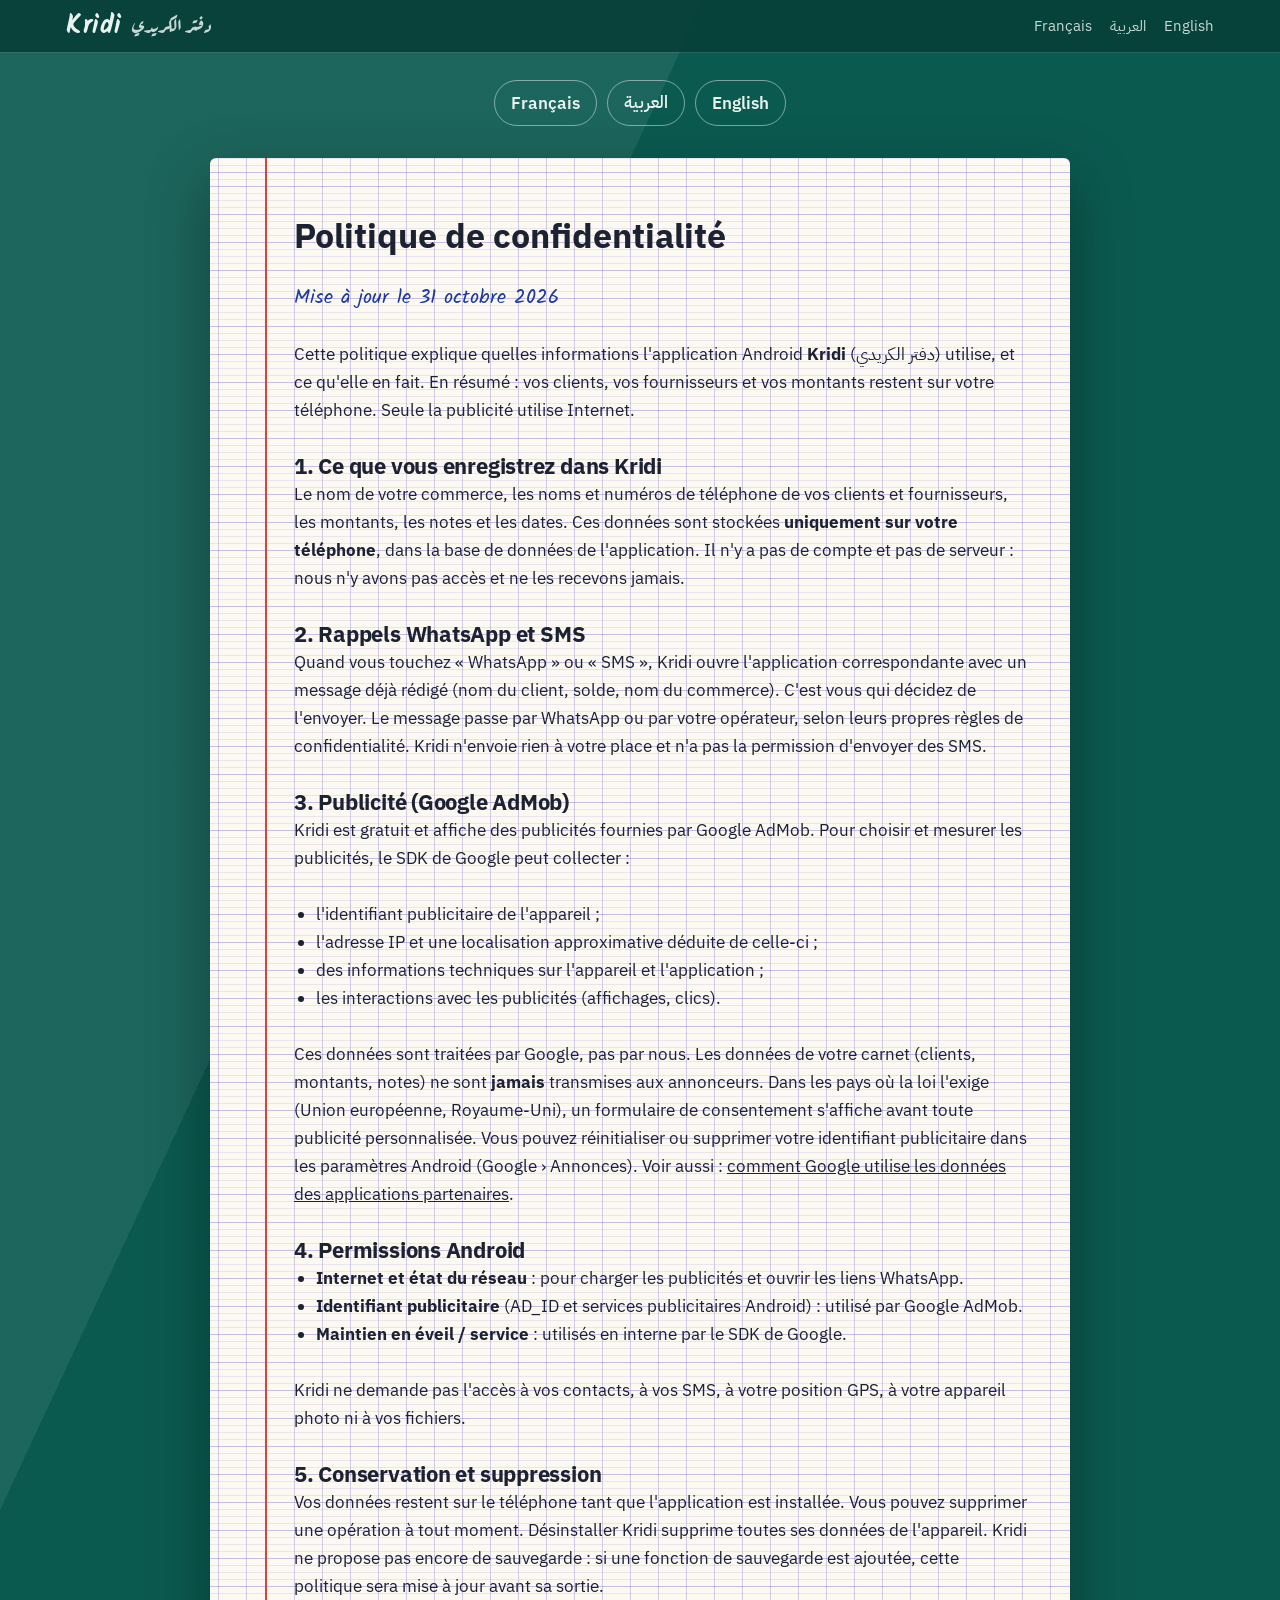
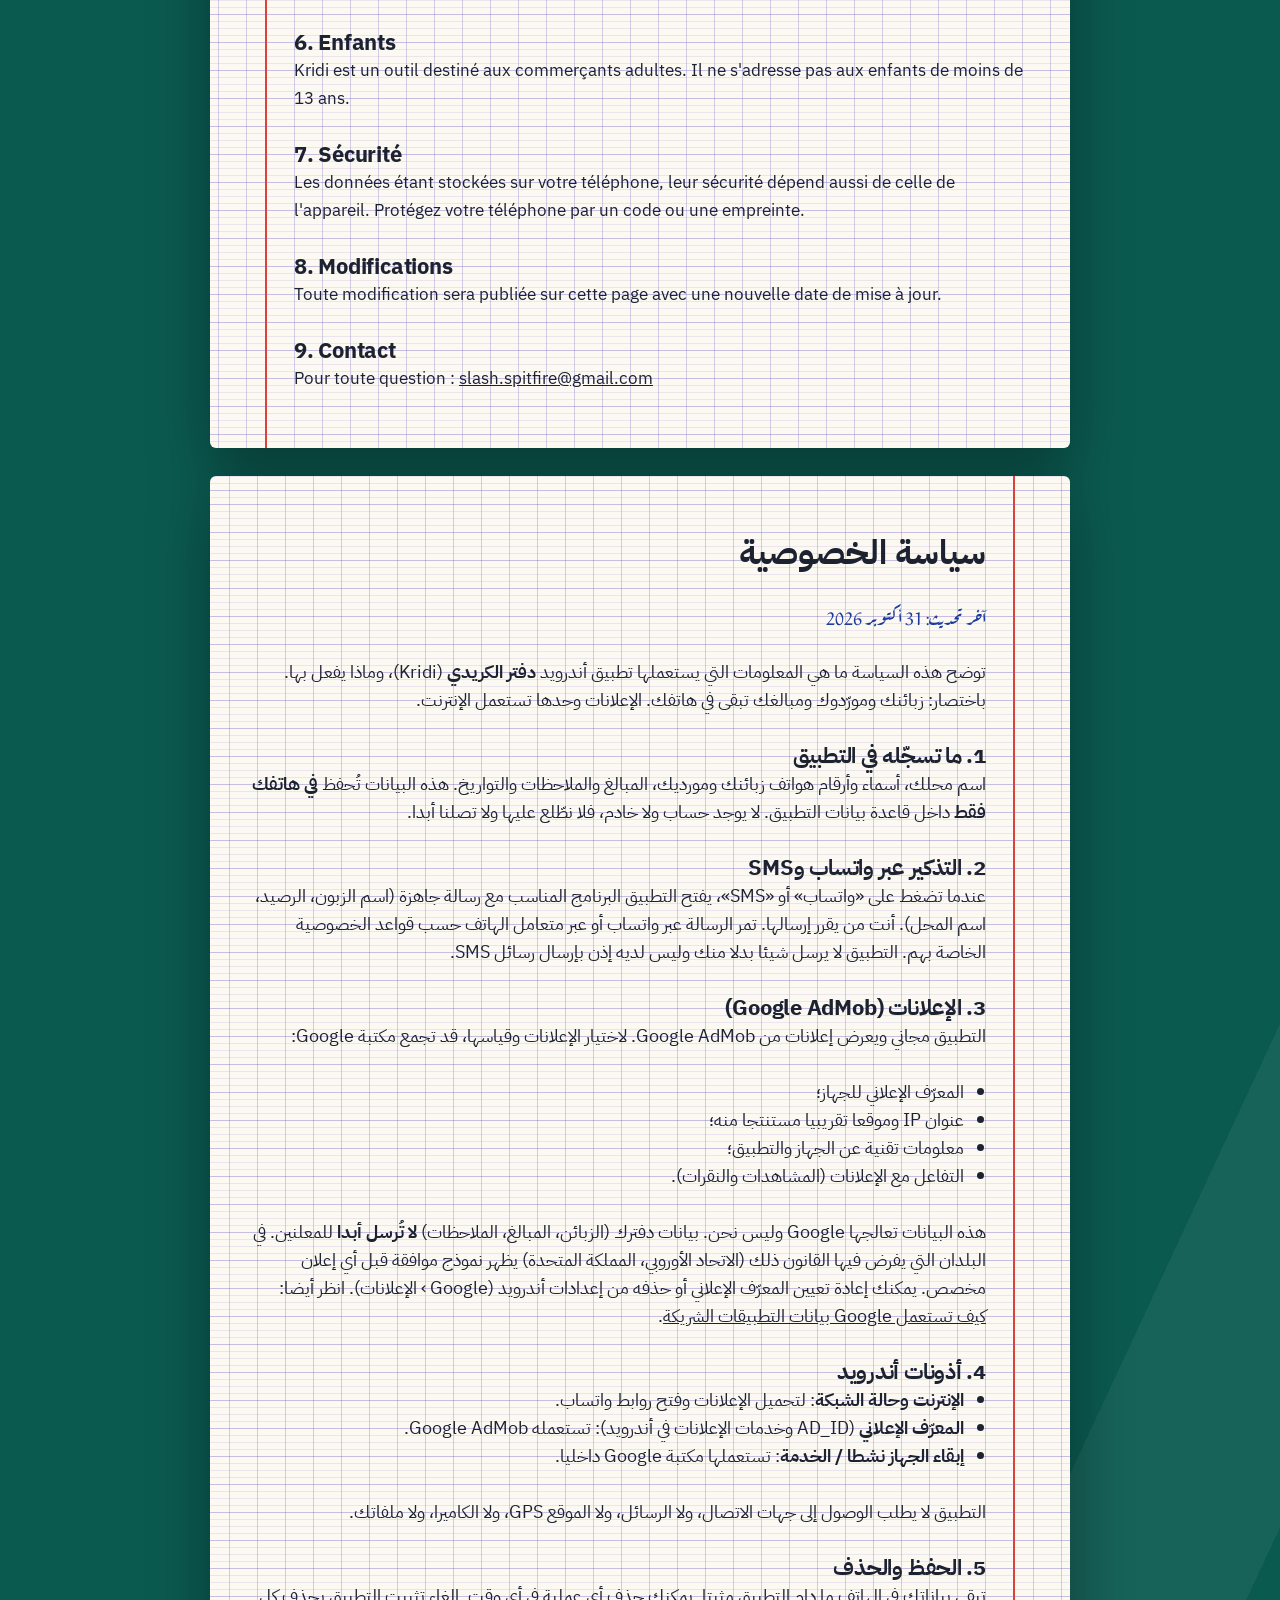
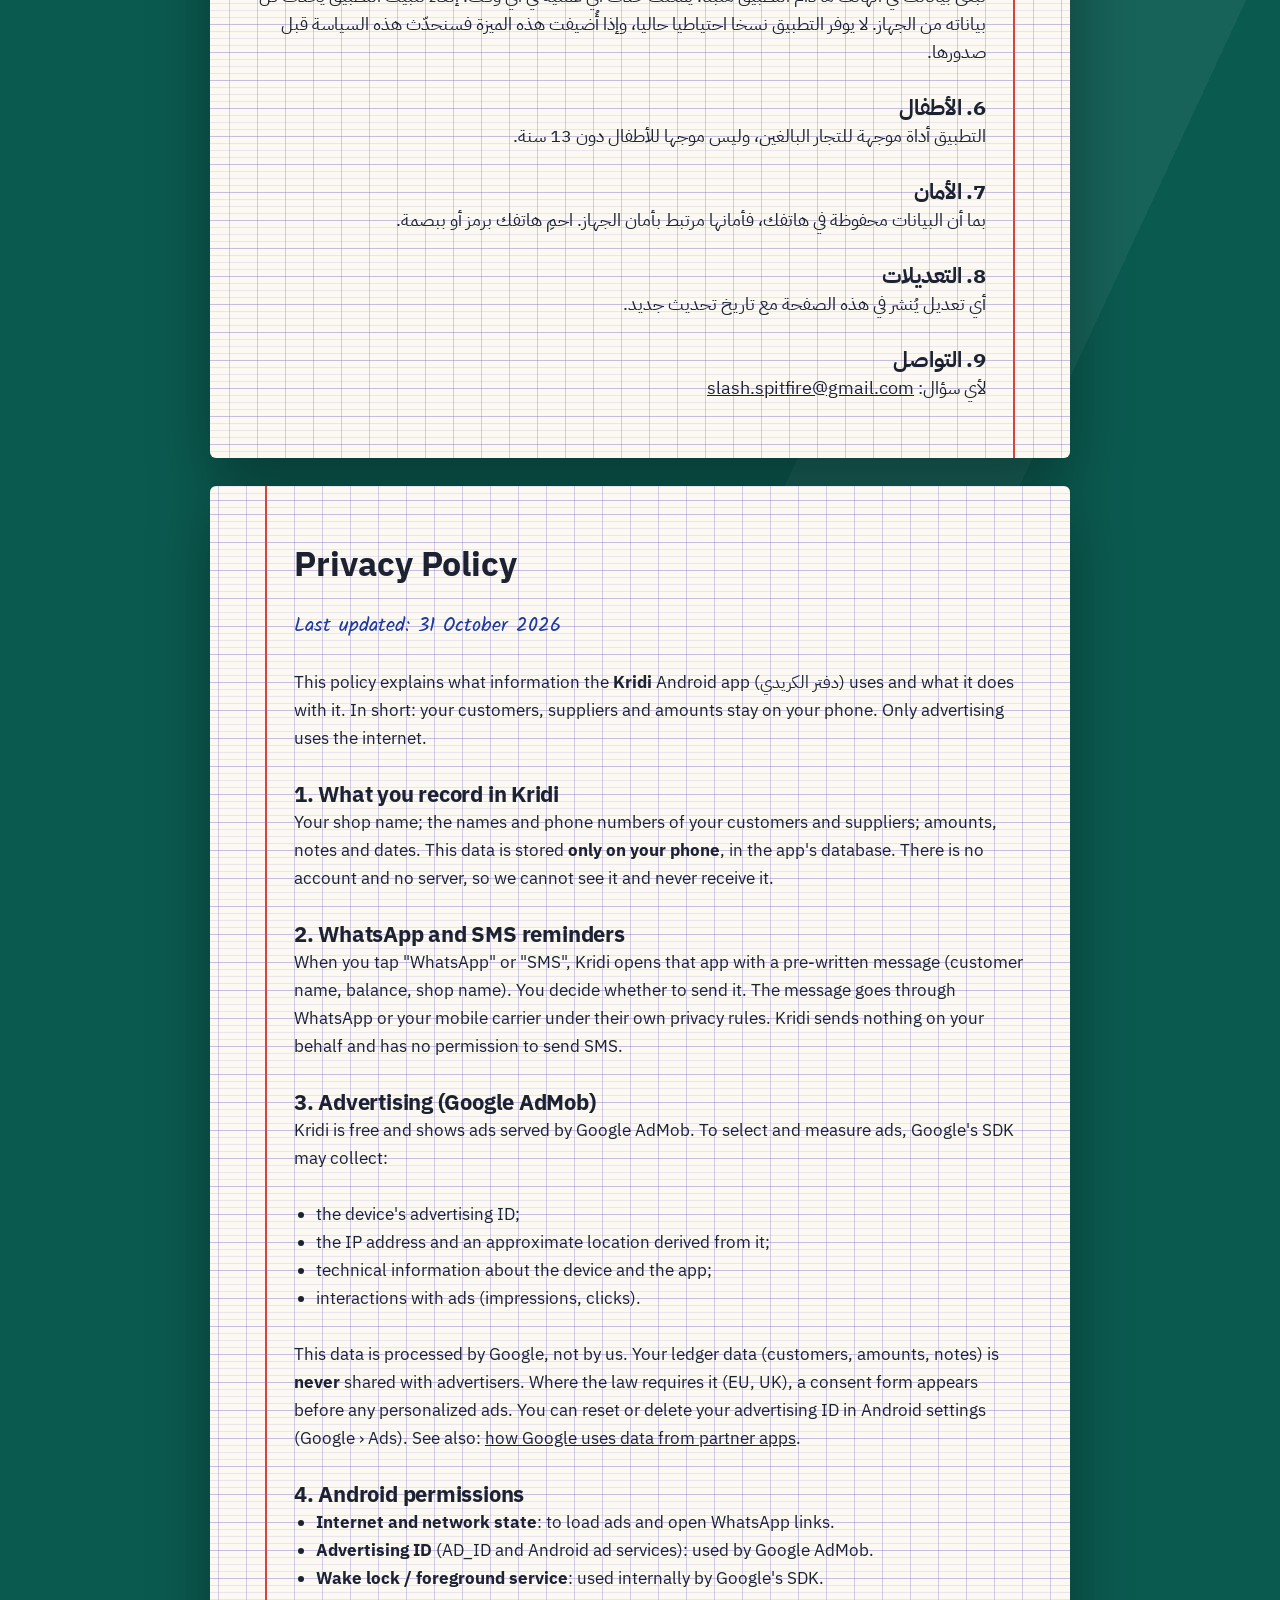
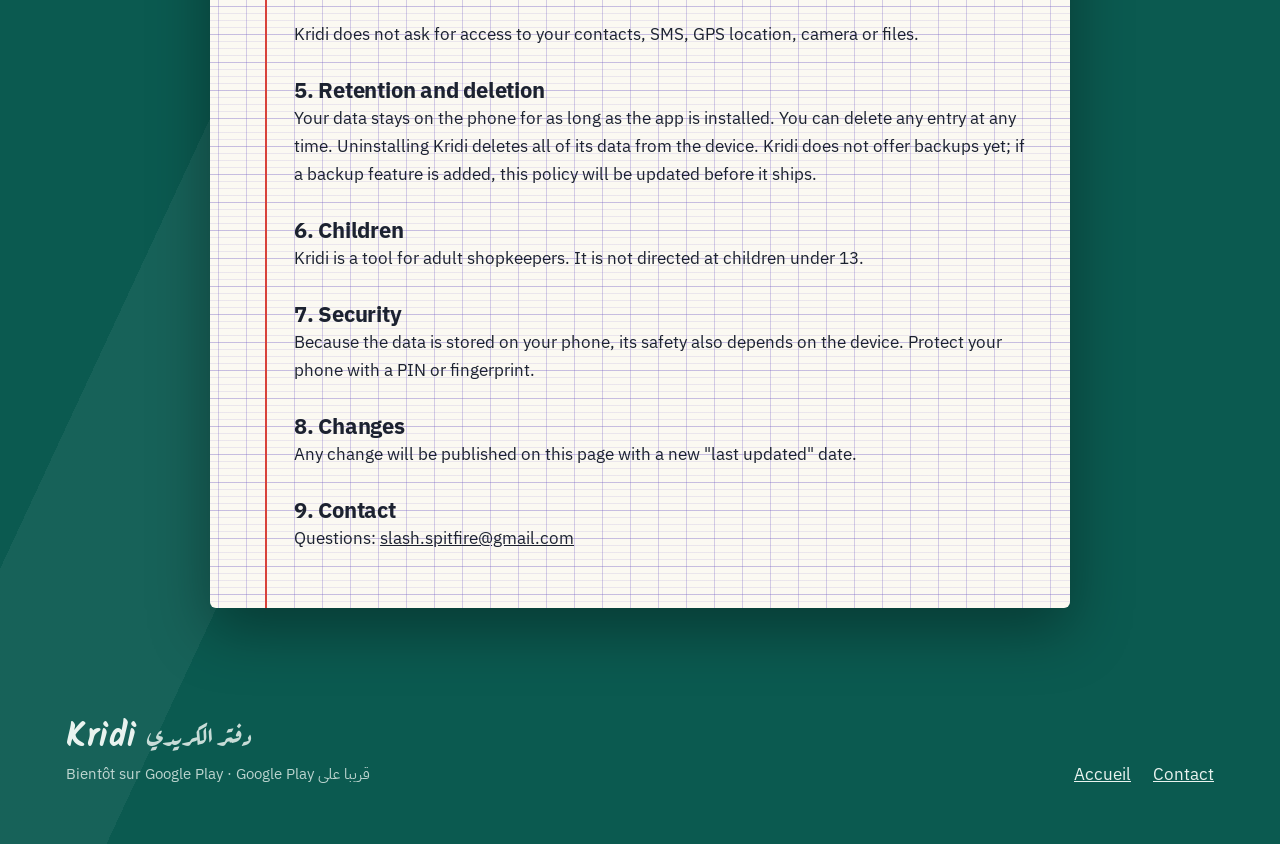
==== privacy/index.html @ 13371945 "Kridi website: notebook landing page and privacy policy Bilingual French/Arabic homepage styled as a" ====
<!doctype html>
<html lang="fr">
<head>
<meta charset="utf-8">
<meta name="viewport" content="width=device-width, initial-scale=1">
<title>Politique de confidentialité — Kridi · سياسة الخصوصية</title>
<meta name="description" content="Politique de confidentialité de l'application Kridi (دفتر الكريدي) : vos données restent sur votre téléphone, pas de compte, publicité Google AdMob. En français, arabe et anglais.">
<link rel="canonical" href="https://ironsnitra.github.io/kridi/privacy/">
<meta name="theme-color" content="#0b5a50">
<meta property="og:type" content="article">
<meta property="og:site_name" content="Kridi">
<meta property="og:title" content="Politique de confidentialité — Kridi">
<meta property="og:description" content="Vos données restent sur votre téléphone. Pas de compte, pas de serveur.">
<meta property="og:url" content="https://ironsnitra.github.io/kridi/privacy/">
<meta property="og:image" content="https://ironsnitra.github.io/kridi/assets/og.png">
<meta name="twitter:card" content="summary_large_image">
<link rel="icon" href="../assets/favicon.svg" type="image/svg+xml">
<link rel="apple-touch-icon" href="../assets/apple-touch-icon.png">
<link rel="preconnect" href="https://fonts.googleapis.com">
<link rel="preconnect" href="https://fonts.gstatic.com" crossorigin>
<link rel="stylesheet" href="https://fonts.googleapis.com/css2?family=Aref+Ruqaa:wght@400;700&family=IBM+Plex+Sans+Arabic:wght@400;600;700&family=IBM+Plex+Sans:wght@400;600;700&family=Kalam:wght@400;700&display=swap">
<link rel="stylesheet" href="../assets/style.css">
</head>
<body>

<header class="topbar">
  <a class="brand" href="../" aria-label="Kridi, accueil"><b>Kridi</b><span lang="ar">دفتر الكريدي</span></a>
  <nav aria-label="Sections">
    <a href="#fr">Français</a>
    <a href="#ar" lang="ar">العربية</a>
    <a href="#en" lang="en">English</a>
  </nav>
</header>

<div class="doc-langs">
  <a href="#fr">Français</a>
  <a href="#ar" lang="ar">العربية</a>
  <a href="#en" lang="en">English</a>
</div>

<main class="doc">

<article class="page" id="fr" lang="fr">
  <h1>Politique de confidentialité</h1>
  <p class="updated">Mise à jour le 31 octobre 2026</p>

  <p>Cette politique explique quelles informations l'application Android <strong>Kridi</strong> (دفتر الكريدي) utilise, et ce qu'elle en fait. En résumé&nbsp;: vos clients, vos fournisseurs et vos montants restent sur votre téléphone. Seule la publicité utilise Internet.</p>

  <h2>1. Ce que vous enregistrez dans Kridi</h2>
  <p>Le nom de votre commerce, les noms et numéros de téléphone de vos clients et fournisseurs, les montants, les notes et les dates. Ces données sont stockées <strong>uniquement sur votre téléphone</strong>, dans la base de données de l'application. Il n'y a pas de compte et pas de serveur&nbsp;: nous n'y avons pas accès et ne les recevons jamais.</p>

  <h2>2. Rappels WhatsApp et SMS</h2>
  <p>Quand vous touchez «&nbsp;WhatsApp&nbsp;» ou «&nbsp;SMS&nbsp;», Kridi ouvre l'application correspondante avec un message déjà rédigé (nom du client, solde, nom du commerce). C'est vous qui décidez de l'envoyer. Le message passe par WhatsApp ou par votre opérateur, selon leurs propres règles de confidentialité. Kridi n'envoie rien à votre place et n'a pas la permission d'envoyer des SMS.</p>

  <h2>3. Publicité (Google AdMob)</h2>
  <p>Kridi est gratuit et affiche des publicités fournies par Google AdMob. Pour choisir et mesurer les publicités, le SDK de Google peut collecter&nbsp;:</p>
  <ul>
    <li>l'identifiant publicitaire de l'appareil&nbsp;;</li>
    <li>l'adresse IP et une localisation approximative déduite de celle-ci&nbsp;;</li>
    <li>des informations techniques sur l'appareil et l'application&nbsp;;</li>
    <li>les interactions avec les publicités (affichages, clics).</li>
  </ul>
  <p>Ces données sont traitées par Google, pas par nous. Les données de votre carnet (clients, montants, notes) ne sont <strong>jamais</strong> transmises aux annonceurs. Dans les pays où la loi l'exige (Union européenne, Royaume-Uni), un formulaire de consentement s'affiche avant toute publicité personnalisée. Vous pouvez réinitialiser ou supprimer votre identifiant publicitaire dans les paramètres Android (Google › Annonces). Voir aussi&nbsp;: <a href="https://policies.google.com/technologies/partner-sites" rel="noopener">comment Google utilise les données des applications partenaires</a>.</p>

  <h2>4. Permissions Android</h2>
  <ul>
    <li><strong>Internet et état du réseau</strong>&nbsp;: pour charger les publicités et ouvrir les liens WhatsApp.</li>
    <li><strong>Identifiant publicitaire</strong> (AD_ID et services publicitaires Android)&nbsp;: utilisé par Google AdMob.</li>
    <li><strong>Maintien en éveil / service</strong>&nbsp;: utilisés en interne par le SDK de Google.</li>
  </ul>
  <p>Kridi ne demande pas l'accès à vos contacts, à vos SMS, à votre position GPS, à votre appareil photo ni à vos fichiers.</p>

  <h2>5. Conservation et suppression</h2>
  <p>Vos données restent sur le téléphone tant que l'application est installée. Vous pouvez supprimer une opération à tout moment. Désinstaller Kridi supprime toutes ses données de l'appareil. Kridi ne propose pas encore de sauvegarde&nbsp;: si une fonction de sauvegarde est ajoutée, cette politique sera mise à jour avant sa sortie.</p>

  <h2>6. Enfants</h2>
  <p>Kridi est un outil destiné aux commerçants adultes. Il ne s'adresse pas aux enfants de moins de 13 ans.</p>

  <h2>7. Sécurité</h2>
  <p>Les données étant stockées sur votre téléphone, leur sécurité dépend aussi de celle de l'appareil. Protégez votre téléphone par un code ou une empreinte.</p>

  <h2>8. Modifications</h2>
  <p>Toute modification sera publiée sur cette page avec une nouvelle date de mise à jour.</p>

  <h2>9. Contact</h2>
  <p>Pour toute question&nbsp;: <a href="mailto:slash.spitfire@gmail.com">slash.spitfire@gmail.com</a></p>
</article>

<article class="page" id="ar" lang="ar" dir="rtl">
  <h1>سياسة الخصوصية</h1>
  <p class="updated">آخر تحديث: 31 أكتوبر 2026</p>

  <p>توضح هذه السياسة ما هي المعلومات التي يستعملها تطبيق أندرويد <strong>دفتر الكريدي</strong> (Kridi)، وماذا يفعل بها. باختصار: زبائنك ومورّدوك ومبالغك تبقى في هاتفك. الإعلانات وحدها تستعمل الإنترنت.</p>

  <h2>1. ما تسجّله في التطبيق</h2>
  <p>اسم محلك، أسماء وأرقام هواتف زبائنك ومورديك، المبالغ والملاحظات والتواريخ. هذه البيانات تُحفظ <strong>في هاتفك فقط</strong> داخل قاعدة بيانات التطبيق. لا يوجد حساب ولا خادم، فلا نطّلع عليها ولا تصلنا أبدا.</p>

  <h2>2. التذكير عبر واتساب وSMS</h2>
  <p>عندما تضغط على «واتساب» أو «SMS»، يفتح التطبيق البرنامج المناسب مع رسالة جاهزة (اسم الزبون، الرصيد، اسم المحل). أنت من يقرر إرسالها. تمر الرسالة عبر واتساب أو عبر متعامل الهاتف حسب قواعد الخصوصية الخاصة بهم. التطبيق لا يرسل شيئا بدلا منك وليس لديه إذن بإرسال رسائل SMS.</p>

  <h2>3. الإعلانات (Google AdMob)</h2>
  <p>التطبيق مجاني ويعرض إعلانات من Google AdMob. لاختيار الإعلانات وقياسها، قد تجمع مكتبة Google:</p>
  <ul>
    <li>المعرّف الإعلاني للجهاز؛</li>
    <li>عنوان IP وموقعا تقريبيا مستنتجا منه؛</li>
    <li>معلومات تقنية عن الجهاز والتطبيق؛</li>
    <li>التفاعل مع الإعلانات (المشاهدات والنقرات).</li>
  </ul>
  <p>هذه البيانات تعالجها Google وليس نحن. بيانات دفترك (الزبائن، المبالغ، الملاحظات) <strong>لا تُرسل أبدا</strong> للمعلنين. في البلدان التي يفرض فيها القانون ذلك (الاتحاد الأوروبي، المملكة المتحدة) يظهر نموذج موافقة قبل أي إعلان مخصص. يمكنك إعادة تعيين المعرّف الإعلاني أو حذفه من إعدادات أندرويد (Google › الإعلانات). انظر أيضا: <a href="https://policies.google.com/technologies/partner-sites" rel="noopener">كيف تستعمل Google بيانات التطبيقات الشريكة</a>.</p>

  <h2>4. أذونات أندرويد</h2>
  <ul>
    <li><strong>الإنترنت وحالة الشبكة</strong>: لتحميل الإعلانات وفتح روابط واتساب.</li>
    <li><strong>المعرّف الإعلاني</strong> (AD_ID وخدمات الإعلانات في أندرويد): تستعمله Google AdMob.</li>
    <li><strong>إبقاء الجهاز نشطا / الخدمة</strong>: تستعملها مكتبة Google داخليا.</li>
  </ul>
  <p>التطبيق لا يطلب الوصول إلى جهات الاتصال، ولا الرسائل، ولا الموقع GPS، ولا الكاميرا، ولا ملفاتك.</p>

  <h2>5. الحفظ والحذف</h2>
  <p>تبقى بياناتك في الهاتف ما دام التطبيق مثبتا. يمكنك حذف أي عملية في أي وقت. إلغاء تثبيت التطبيق يحذف كل بياناته من الجهاز. لا يوفر التطبيق نسخا احتياطيا حاليا، وإذا أُضيفت هذه الميزة فسنحدّث هذه السياسة قبل صدورها.</p>

  <h2>6. الأطفال</h2>
  <p>التطبيق أداة موجهة للتجار البالغين، وليس موجها للأطفال دون 13 سنة.</p>

  <h2>7. الأمان</h2>
  <p>بما أن البيانات محفوظة في هاتفك، فأمانها مرتبط بأمان الجهاز. احمِ هاتفك برمز أو ببصمة.</p>

  <h2>8. التعديلات</h2>
  <p>أي تعديل يُنشر في هذه الصفحة مع تاريخ تحديث جديد.</p>

  <h2>9. التواصل</h2>
  <p>لأي سؤال: <a href="mailto:slash.spitfire@gmail.com">slash.spitfire@gmail.com</a></p>
</article>

<article class="page" id="en" lang="en">
  <h1>Privacy Policy</h1>
  <p class="updated">Last updated: 31 October 2026</p>

  <p>This policy explains what information the <strong>Kridi</strong> Android app (دفتر الكريدي) uses and what it does with it. In short: your customers, suppliers and amounts stay on your phone. Only advertising uses the internet.</p>

  <h2>1. What you record in Kridi</h2>
  <p>Your shop name; the names and phone numbers of your customers and suppliers; amounts, notes and dates. This data is stored <strong>only on your phone</strong>, in the app's database. There is no account and no server, so we cannot see it and never receive it.</p>

  <h2>2. WhatsApp and SMS reminders</h2>
  <p>When you tap "WhatsApp" or "SMS", Kridi opens that app with a pre-written message (customer name, balance, shop name). You decide whether to send it. The message goes through WhatsApp or your mobile carrier under their own privacy rules. Kridi sends nothing on your behalf and has no permission to send SMS.</p>

  <h2>3. Advertising (Google AdMob)</h2>
  <p>Kridi is free and shows ads served by Google AdMob. To select and measure ads, Google's SDK may collect:</p>
  <ul>
    <li>the device's advertising ID;</li>
    <li>the IP address and an approximate location derived from it;</li>
    <li>technical information about the device and the app;</li>
    <li>interactions with ads (impressions, clicks).</li>
  </ul>
  <p>This data is processed by Google, not by us. Your ledger data (customers, amounts, notes) is <strong>never</strong> shared with advertisers. Where the law requires it (EU, UK), a consent form appears before any personalized ads. You can reset or delete your advertising ID in Android settings (Google › Ads). See also: <a href="https://policies.google.com/technologies/partner-sites" rel="noopener">how Google uses data from partner apps</a>.</p>

  <h2>4. Android permissions</h2>
  <ul>
    <li><strong>Internet and network state</strong>: to load ads and open WhatsApp links.</li>
    <li><strong>Advertising ID</strong> (AD_ID and Android ad services): used by Google AdMob.</li>
    <li><strong>Wake lock / foreground service</strong>: used internally by Google's SDK.</li>
  </ul>
  <p>Kridi does not ask for access to your contacts, SMS, GPS location, camera or files.</p>

  <h2>5. Retention and deletion</h2>
  <p>Your data stays on the phone for as long as the app is installed. You can delete any entry at any time. Uninstalling Kridi deletes all of its data from the device. Kridi does not offer backups yet; if a backup feature is added, this policy will be updated before it ships.</p>

  <h2>6. Children</h2>
  <p>Kridi is a tool for adult shopkeepers. It is not directed at children under 13.</p>

  <h2>7. Security</h2>
  <p>Because the data is stored on your phone, its safety also depends on the device. Protect your phone with a PIN or fingerprint.</p>

  <h2>8. Changes</h2>
  <p>Any change will be published on this page with a new "last updated" date.</p>

  <h2>9. Contact</h2>
  <p>Questions: <a href="mailto:slash.spitfire@gmail.com">slash.spitfire@gmail.com</a></p>
</article>

</main>

<footer class="backcover">
  <div>
    <a class="brand" href="../"><b>Kridi</b><span lang="ar">دفتر الكريدي</span></a>
    <p>Bientôt sur Google Play · <span lang="ar" dir="rtl">قريبا على Google Play</span></p>
  </div>
  <nav aria-label="Liens">
    <a href="../">Accueil</a>
    <a href="mailto:slash.spitfire@gmail.com">Contact</a>
  </nav>
</footer>

</body>
</html>
---- assets/style.css ----
/* Kridi — a Seyès cahier (French-ruled school notebook), opened on a desk.
   French reads on the left page with its red margin on the left;
   Arabic reads on the right page with its margin on the right. */

:root {
  --line: 28px;                       /* one Seyès "big" line; body text sits on it */
  --paper: #fbf9f2;
  --paper-edge: #efeadc;
  --ink: #1c2230;
  --ink-soft: #4a5163;
  --bic: #1d3a9c;                     /* blue ballpoint */
  --red: #d8433b;                     /* margin line, credit */
  --green: #1f7a4a;                   /* payment */
  --seyes-strong: rgba(118, 96, 196, .30);
  --seyes-thin: rgba(118, 96, 196, .13);
  --cover: #0b5a50;                   /* plastic protège-cahier */
  --cover-deep: #073f39;
  --cover-ink: #e9f3ef;
  --label: #fffdf6;
  --margin: 56px;

  --sans: "IBM Plex Sans", "IBM Plex Sans Arabic", system-ui, sans-serif;
  --arabic: "IBM Plex Sans Arabic", "IBM Plex Sans", system-ui, sans-serif;
  --hand: "Kalam", "Segoe Print", cursive;
  --ruqaa: "Aref Ruqaa", "IBM Plex Sans Arabic", serif;

  color-scheme: light;
}

* { box-sizing: border-box; }

html { scroll-behavior: smooth; -webkit-text-size-adjust: 100%; }

body {
  margin: 0;
  font: 17px/var(--line) var(--sans);
  color: var(--ink);
  background:
    linear-gradient(115deg, rgba(255,255,255,.07) 0 18%, transparent 18% 64%, rgba(255,255,255,.05) 64% 70%, transparent 70%),
    var(--cover);
  overflow-x: clip;
}

[lang="ar"] { font-family: var(--arabic); }

a { color: inherit; }

img, svg { display: block; max-width: 100%; }

.visually-hidden {
  position: absolute !important; width: 1px; height: 1px; overflow: hidden;
  clip: rect(0 0 0 0); white-space: nowrap;
}

:focus-visible { outline: 3px solid #ffd54a; outline-offset: 3px; border-radius: 4px; }

/* ---------- Top bar ---------- */

.topbar {
  position: sticky; top: 0; z-index: 20;
  display: flex; align-items: center; gap: 16px;
  /* full-width bar, content aligned to the 1180px column */
  padding: 12px max(16px, calc((100% - 1180px) / 2 + 16px));
  color: var(--cover-ink);
  background: rgba(7, 63, 57, .92); backdrop-filter: blur(6px);
  box-shadow: 0 1px 0 rgba(255,255,255,.08);
}
.brand { display: flex; align-items: baseline; gap: 10px; text-decoration: none; }
.brand b { font: 700 26px/1 var(--hand); letter-spacing: .5px; }
.brand span { font: 700 20px/1 var(--ruqaa); opacity: .85; }
.topbar nav { margin-inline-start: auto; display: flex; gap: 18px; font-size: 15px; }
.topbar nav a { text-decoration: none; opacity: .85; }
.topbar nav a:hover { opacity: 1; text-decoration: underline; text-underline-offset: 4px; }

.lang-switch { display: none; }

/* ---------- Cover (hero) ---------- */

.cover {
  max-width: 1180px; margin: 0 auto; padding: 56px 16px 72px;
  display: grid; grid-template-columns: minmax(0, 1.15fr) minmax(0, .85fr);
  gap: 48px; align-items: center; color: var(--cover-ink);
}

.label {
  position: relative; background: var(--label); color: var(--ink);
  border-radius: 18px; padding: 26px 30px 22px;
  box-shadow: 0 1px 0 rgba(0,0,0,.05), 0 18px 40px -18px rgba(0,0,0,.55);
  transform: rotate(-1.4deg);
  outline: 2px solid #2b54b8; outline-offset: -10px;  /* the printed double frame */
}
.label::after {                         /* second thin frame line */
  content: ""; position: absolute; inset: 14px; border: 1px solid rgba(43, 84, 184, .45);
  border-radius: 10px; pointer-events: none;
}
.label h1 { margin: 0; font-weight: 400; }
.field {
  display: flex; align-items: baseline; gap: 12px;
  border-bottom: 1.5px dotted rgba(43, 84, 184, .55);
  padding: 6px 4px 2px;
}
.field + .field { margin-top: 6px; }
.field small {
  flex: none; font: 600 13px/1 var(--sans); letter-spacing: .08em;
  text-transform: uppercase; color: #2b54b8;
}
.field[lang="ar"] small { letter-spacing: 0; font: 600 15px/1 var(--arabic); }
.field .w { font-family: var(--hand); color: var(--bic); }
.field[lang="ar"] .w { font-family: var(--ruqaa); }
.field--name .w { font-size: clamp(56px, 9vw, 92px); line-height: 1.05; font-weight: 700; }
.field--subject .w { font-size: clamp(22px, 3vw, 30px); line-height: 1.3; }
.field--subject[lang="ar"] .w { font-size: clamp(26px, 3.4vw, 36px); line-height: 1.5; }
.field--class .w { font-size: clamp(18px, 2.2vw, 22px); line-height: 1.4; }

.lede { margin: 36px 0 0; max-width: 34em; font-size: 19px; line-height: 30px; }
.lede[lang="ar"] { margin-top: 14px; font-size: 20px; line-height: 34px; }

.actions { display: flex; flex-wrap: wrap; gap: 12px 16px; margin-top: 28px; align-items: center; }
.soon {
  display: inline-flex; align-items: center; gap: 10px; padding: 12px 18px;
  border: 1.5px dashed rgba(233, 243, 239, .6); border-radius: 999px;
  font-weight: 600;
}
.soon i { width: 9px; height: 9px; border-radius: 50%; background: #ffd54a; box-shadow: 0 0 0 4px rgba(255,213,74,.2); }
.ghost-link { font-weight: 600; text-underline-offset: 5px; }

/* ---------- Phone (CSS mock of the real home screen) ---------- */

.phone {
  width: min(320px, 100%); margin-inline: auto;
  border-radius: 38px; padding: 12px; background: #11151c;
  box-shadow: 0 30px 60px -25px rgba(0,0,0,.7), inset 0 0 0 2px #2a313d;
  transform: rotate(2deg);
}
.screen { border-radius: 28px; overflow: hidden; background: #f6faf8; color: var(--ink); font-size: 13px; line-height: 18px; }
.appbar { background: #dcebe6; padding: 16px 16px 0; }
.appbar b { display: block; font: 600 18px/24px var(--sans); }
.tabs { display: flex; margin-top: 10px; }
.tabs span { flex: 1; text-align: center; padding: 8px 0; color: #4b5b57; }
.tabs .on { color: #00695c; font-weight: 600; box-shadow: inset 0 -3px 0 #00695c; }
.totals { display: flex; margin: 10px; padding: 12px 6px; background: #fff; border-radius: 14px; box-shadow: 0 1px 3px rgba(0,0,0,.08); text-align: center; }
.totals div { flex: 1; }
.totals small { display: block; color: #55615e; }
.totals strong { font-size: 15px; }
.pos { color: var(--green); }
.neg { color: var(--red); }
.rows { list-style: none; margin: 0; padding: 0 0 14px; }
.rows li { display: flex; align-items: center; gap: 10px; padding: 10px 14px; border-top: 1px solid #e3ebe8; }
.rows .av { flex: none; width: 30px; height: 30px; border-radius: 50%; background: #cfe5de; display: grid; place-items: center; font-weight: 600; color: #00594e; }
.rows .nm { flex: 1; min-width: 0; }
.rows .dot { width: 8px; height: 8px; border-radius: 50%; background: #f29d38; }
.rows .amt { font-weight: 700; color: var(--green); white-space: nowrap; }

/* ---------- Spreads (open notebook pages) ---------- */

main { padding: 8px 0 24px; }

.spread {
  position: relative;
  max-width: 1180px; margin: 0 auto 40px;
  display: grid; grid-template-columns: 1fr 1fr;
  filter: drop-shadow(0 22px 30px rgba(0,0,0,.35));
}
.spread::after {                           /* spine shadow */
  content: ""; position: absolute; top: 0; bottom: 0; left: 50%; width: 70px;
  transform: translateX(-50%); pointer-events: none;
  background: linear-gradient(to right, transparent, rgba(60, 40, 10, .10) 42%, rgba(30, 20, 5, .22) 50%, rgba(60, 40, 10, .10) 58%, transparent);
}

.page {
  position: relative; min-width: 0;
  padding: calc(var(--line) * 2) 40px calc(var(--line) * 2) calc(var(--margin) + 28px);
  background-color: var(--paper);
  background-image:
    linear-gradient(to right, transparent calc(var(--margin) - 1px), var(--red) calc(var(--margin) - 1px), var(--red) calc(var(--margin) + 1px), transparent calc(var(--margin) + 1px)),
    repeating-linear-gradient(to bottom, var(--seyes-strong) 0 1px, transparent 1px var(--line)),
    repeating-linear-gradient(to bottom, var(--seyes-thin) 0 1px, transparent 1px calc(var(--line) / 4)),
    repeating-linear-gradient(to right, var(--seyes-strong) 0 1px, transparent 1px var(--line));
  background-position: 0 0, 0 var(--line), 0 var(--line), var(--margin) 0;
}
.page:first-child { border-radius: 6px 0 0 6px; }
.page:last-child { border-radius: 0 6px 6px 0; }

/* Arabic page: margin on the right, as in Arabic notebooks. */
.page[lang="ar"] {
  padding: calc(var(--line) * 2) calc(var(--margin) + 28px) calc(var(--line) * 2) 40px;
  background-image:
    linear-gradient(to left, transparent calc(var(--margin) - 1px), var(--red) calc(var(--margin) - 1px), var(--red) calc(var(--margin) + 1px), transparent calc(var(--margin) + 1px)),
    repeating-linear-gradient(to bottom, var(--seyes-strong) 0 1px, transparent 1px var(--line)),
    repeating-linear-gradient(to bottom, var(--seyes-thin) 0 1px, transparent 1px calc(var(--line) / 4)),
    repeating-linear-gradient(to left, var(--seyes-strong) 0 1px, transparent 1px var(--line));
  background-position: 0 0, 0 var(--line), 0 var(--line), calc(100% - var(--margin)) 0;
}

.folio {                                     /* page number in the outer corner */
  position: absolute; top: 14px; font: 400 18px/1 var(--hand); color: var(--ink-soft);
}
.page[lang="fr"] .folio { left: 18px; }
.page[lang="ar"] .folio { right: 18px; font-family: var(--ruqaa); }

.date {                                      /* the date every pupil writes on top */
  margin: 0 0 var(--line); font: 400 20px/var(--line) var(--hand); color: var(--bic);
  text-align: end;
}
.page[lang="ar"] .date { font: 400 22px/var(--line) var(--ruqaa); text-align: end; }

.page h2 {
  margin: 0 0 var(--line); font-size: 30px; line-height: calc(var(--line) * 1.5);
  font-weight: 700; letter-spacing: -.01em; text-wrap: balance;
}
.page h2 u { text-decoration: none; background: linear-gradient(transparent 62%, rgba(255, 213, 74, .55) 62% 92%, transparent 92%); }
.page h3 { margin: var(--line) 0 0; font-size: 19px; line-height: var(--line); }
.page p { margin: 0 0 var(--line); max-width: 36em; }
.page p:last-child { margin-bottom: 0; }
.page[lang="ar"] p, .page[lang="ar"] li { font-size: 18px; line-height: var(--line); }

/* Handwritten ledger lines sitting on the ruling. */
.ledger { list-style: none; margin: 0 0 var(--line); padding: 0; }
.ledger li {
  position: relative; display: flex; gap: 14px; align-items: baseline;
  height: var(--line); font: 400 21px/var(--line) var(--hand); color: var(--bic);
  white-space: nowrap;
}
.ledger li .n { flex: 1; min-width: 0; overflow: hidden; text-overflow: ellipsis; }
.ledger li .a { font-weight: 700; }
.page[lang="ar"] .ledger li { font: 400 22px/var(--line) var(--ruqaa); }
.ledger .paid .n, .ledger .paid .a { text-decoration: line-through 2px var(--bic); opacity: .55; }
.ledger .sum {
  border-top: 2px solid var(--bic); margin-top: 6px; font-weight: 700;
}
.ledger .scribble {                          /* red pen note under the total */
  justify-content: flex-end; color: var(--red); font-weight: 700;
  transform: rotate(-2.5deg); transform-origin: right center;
}
.page[lang="ar"] .ledger .scribble { transform: rotate(2.5deg); transform-origin: left center; }

/* Numbered steps: numbers circled in red in the margin. */
.steps { list-style: none; margin: 0; padding: 0; counter-reset: s; }
.steps > li { position: relative; counter-increment: s; margin-bottom: var(--line); }
.steps > li::before {
  content: counter(s); position: absolute; top: -2px;
  width: 34px; height: 34px; display: grid; place-items: center;
  font: 700 22px/1 var(--hand); color: var(--red);
  border: 2px solid var(--red); border-radius: 46% 54% 50% 48%;
}
.page[lang="fr"] .steps > li::before { left: calc(-1 * var(--margin) - 10px); }
.page[lang="ar"] .steps > li::before { right: calc(-1 * var(--margin) - 10px); content: counter(s, arabic-indic); font-family: var(--ruqaa); }
.steps h3 { margin: 0; }

.two-buttons { display: flex; gap: 10px; margin: 6px 0 var(--line); }
.two-buttons span {
  flex: 1; text-align: center; padding: 10px 8px; border-radius: 12px;
  color: #fff; font-weight: 700; line-height: 22px;
}
.two-buttons .give { background: var(--red); }
.two-buttons .get { background: var(--green); }

.bubble {
  position: relative; max-width: 330px; margin: 6px 0 var(--line);
  background: #dcf7c5; color: #10221a; padding: 10px 12px 18px; border-radius: 12px 12px 12px 2px;
  font-size: 15px; line-height: 22px; box-shadow: 0 1px 1px rgba(0,0,0,.12);
}
.page[lang="ar"] .bubble { border-radius: 12px 12px 2px 12px; font-size: 16px; }
.bubble time { position: absolute; bottom: 4px; inset-inline-end: 10px; font-size: 11px; color: #4e6b5d; }

/* Facts list on ruled lines. */
.facts { list-style: none; margin: 0; padding: 0; }
.facts li { margin-bottom: var(--line); }
.facts b { display: block; font-size: 19px; }

/* FAQ */
.faq details { border-bottom: 1.5px dashed rgba(118, 96, 196, .45); padding: 6px 0; }
.faq summary {
  cursor: pointer; list-style: none; font-weight: 600; font-size: 18px; line-height: var(--line);
  display: flex; gap: 10px; align-items: baseline;
}
.faq summary::-webkit-details-marker { display: none; }
.faq summary::before { content: "+"; font: 700 22px/1 var(--hand); color: var(--red); width: 14px; flex: none; }
.faq details[open] summary::before { content: "−"; }
.faq details p { margin: 8px 0 var(--line) 24px; }
.page[lang="ar"] .faq details p { margin: 8px 24px var(--line) 0; }

/* ---------- Demo spread (always both halves) ---------- */

.spread--demo .page { padding-top: calc(var(--line) * 2); }
.demo-intro { text-align: center; }
.demo-controls { display: grid; gap: 12px; margin-top: var(--line); }
.chips { display: flex; flex-wrap: wrap; gap: 8px; }
.chips button {
  font: 600 15px/1 var(--sans); padding: 10px 14px; border-radius: 999px;
  border: 1.5px solid var(--ink-soft); background: #fff; color: var(--ink); cursor: pointer;
}
.chips button[aria-pressed="true"] { background: var(--ink); color: #fff; border-color: var(--ink); }
.demo-buttons { display: flex; gap: 10px; }
.demo-buttons button, .demo-remind {
  flex: 1; font: 700 16px/1.25 var(--sans); padding: 14px 10px; border: 0; border-radius: 14px;
  color: #fff; cursor: pointer; box-shadow: 0 3px 0 rgba(0,0,0,.18);
}
.demo-buttons button:active, .demo-remind:active { transform: translateY(2px); box-shadow: 0 1px 0 rgba(0,0,0,.18); }
.demo-buttons .give { background: var(--red); }
.demo-buttons .get { background: var(--green); }
.demo-buttons small, .demo-remind small { display: block; font: 600 15px/1.3 var(--arabic); opacity: .92; }
.demo-remind { flex: none; width: 100%; background: #128c5a; }
.demo-remind:disabled { opacity: .45; cursor: not-allowed; }
.demo-ledger { min-height: calc(var(--line) * 7); }
.demo-ledger li { animation: write .5s ease-out both; }
@keyframes write { from { clip-path: inset(0 100% 0 0); } to { clip-path: inset(0 0 0 0); } }
.demo-phone { transform: none; margin-top: 4px; }
.demo-phone .screen { min-height: 330px; }
.balance-card { margin: 10px; padding: 14px; background: #fff; border-radius: 14px; text-align: center; box-shadow: 0 1px 3px rgba(0,0,0,.08); }
.balance-card small { display: block; color: #55615e; }
.balance-card strong { display: block; font-size: 26px; line-height: 34px; }
.demo-bubble { margin: 10px; }
.demo-bubble[hidden] { display: none; }

@media (prefers-reduced-motion: reduce) {
  html { scroll-behavior: auto; }
  .demo-ledger li { animation: none; }
}

/* ---------- Back cover ---------- */

.backcover {
  max-width: 1180px; margin: 0 auto; padding: 40px 16px 56px;
  display: flex; flex-wrap: wrap; gap: 24px 48px; justify-content: space-between; align-items: flex-end;
  color: var(--cover-ink);
}
.backcover .brand b { font-size: 34px; }
.backcover .brand span { font-size: 26px; }
.backcover nav { display: flex; flex-wrap: wrap; gap: 8px 22px; }
.backcover p { margin: 6px 0 0; opacity: .8; font-size: 15px; }

/* ---------- Privacy page ---------- */

.doc { max-width: 860px; margin: 0 auto 48px; filter: drop-shadow(0 22px 30px rgba(0,0,0,.35)); }
.doc .page { border-radius: 6px; }
.doc .page + .page { margin-top: 28px; }
.doc h1 { margin: 0 0 var(--line); font-size: 34px; line-height: calc(var(--line) * 1.5); }
.doc h2 { font-size: 22px !important; line-height: var(--line) !important; margin: var(--line) 0 0 !important; }
.doc ul { margin: 0 0 var(--line); padding-inline-start: 22px; }
.doc li { margin: 0; }
.doc p { max-width: none !important; }
.doc-langs { display: flex; flex-wrap: wrap; gap: 10px; justify-content: center; margin: 28px auto 24px; padding: 0 16px; }
.doc-langs a {
  color: var(--cover-ink); text-decoration: none; font-weight: 600; padding: 8px 16px;
  border: 1.5px solid rgba(233, 243, 239, .5); border-radius: 999px;
}
.doc-langs a:hover { background: rgba(255,255,255,.1); }
.updated { font: 400 20px/var(--line) var(--hand); color: var(--bic); }
.page[lang="ar"] .updated { font-family: var(--ruqaa); }

/* ---------- Narrow screens: one page at a time ---------- */

@media (max-width: 959px) {
  :root { --margin: 34px; }
  .cover { grid-template-columns: 1fr; gap: 56px; padding-top: 36px; }
  .label { padding: 20px 18px 16px; }
  .spread { grid-template-columns: 1fr; margin-inline: 8px; gap: 0; }
  .spread::after { display: none; }
  .page { padding: calc(var(--line) * 2) 18px calc(var(--line) * 1.5) calc(var(--margin) + 18px); border-radius: 6px !important; }
  .page[lang="ar"] { padding: calc(var(--line) * 2) calc(var(--margin) + 18px) calc(var(--line) * 1.5) 18px; }
  .page h2 { font-size: 25px; line-height: calc(var(--line) * 1.25); }
  .spread:not(.spread--demo) .page + .page { margin-top: 0; }
  .spread--demo .page + .page { margin-top: 14px; }
  .steps > li::before { width: 28px; height: 28px; font-size: 18px; }
  .page[lang="fr"] .steps > li::before { left: calc(-1 * var(--margin) - 8px); }
  .page[lang="ar"] .steps > li::before { right: calc(-1 * var(--margin) - 8px); }
  .doc { margin-inline: 8px; }

  /* With JS, show only the chosen language; without JS both stay visible. */
  .lang-switch { display: inline-flex; margin-inline-start: auto; border: 1.5px solid rgba(233,243,239,.5); border-radius: 999px; overflow: hidden; }
  .lang-switch button { font: 600 14px/1 var(--sans); padding: 8px 12px; background: transparent; color: var(--cover-ink); border: 0; cursor: pointer; }
  .lang-switch button[aria-pressed="true"] { background: var(--cover-ink); color: var(--cover-deep); }
  .lang-switch button[lang="ar"] { font-family: var(--arabic); }
  .topbar nav { display: none; }
  html[data-lang="fr"] .spread:not(.spread--demo) .page[lang="ar"],
  html[data-lang="ar"] .spread:not(.spread--demo) .page[lang="fr"],
  html[data-lang="fr"] .cover [lang="ar"].lede,
  html[data-lang="ar"] .cover [lang="fr"].lede { display: none; }
}

@media (max-width: 420px) {
  .topbar { padding: 10px 12px; }
  .brand span { display: none; }
  .ledger li { font-size: 19px; }
  .demo-buttons button { font-size: 15px; }
}

@media (max-width: 959px) {
  html[data-lang] .soon .sep,
  html[data-lang="fr"] .soon [lang="ar"],
  html[data-lang="ar"] .soon [lang="fr"] { display: none; }
}

/* Anchored sections land below the sticky top bar. */
[id] { scroll-margin-top: 76px; }
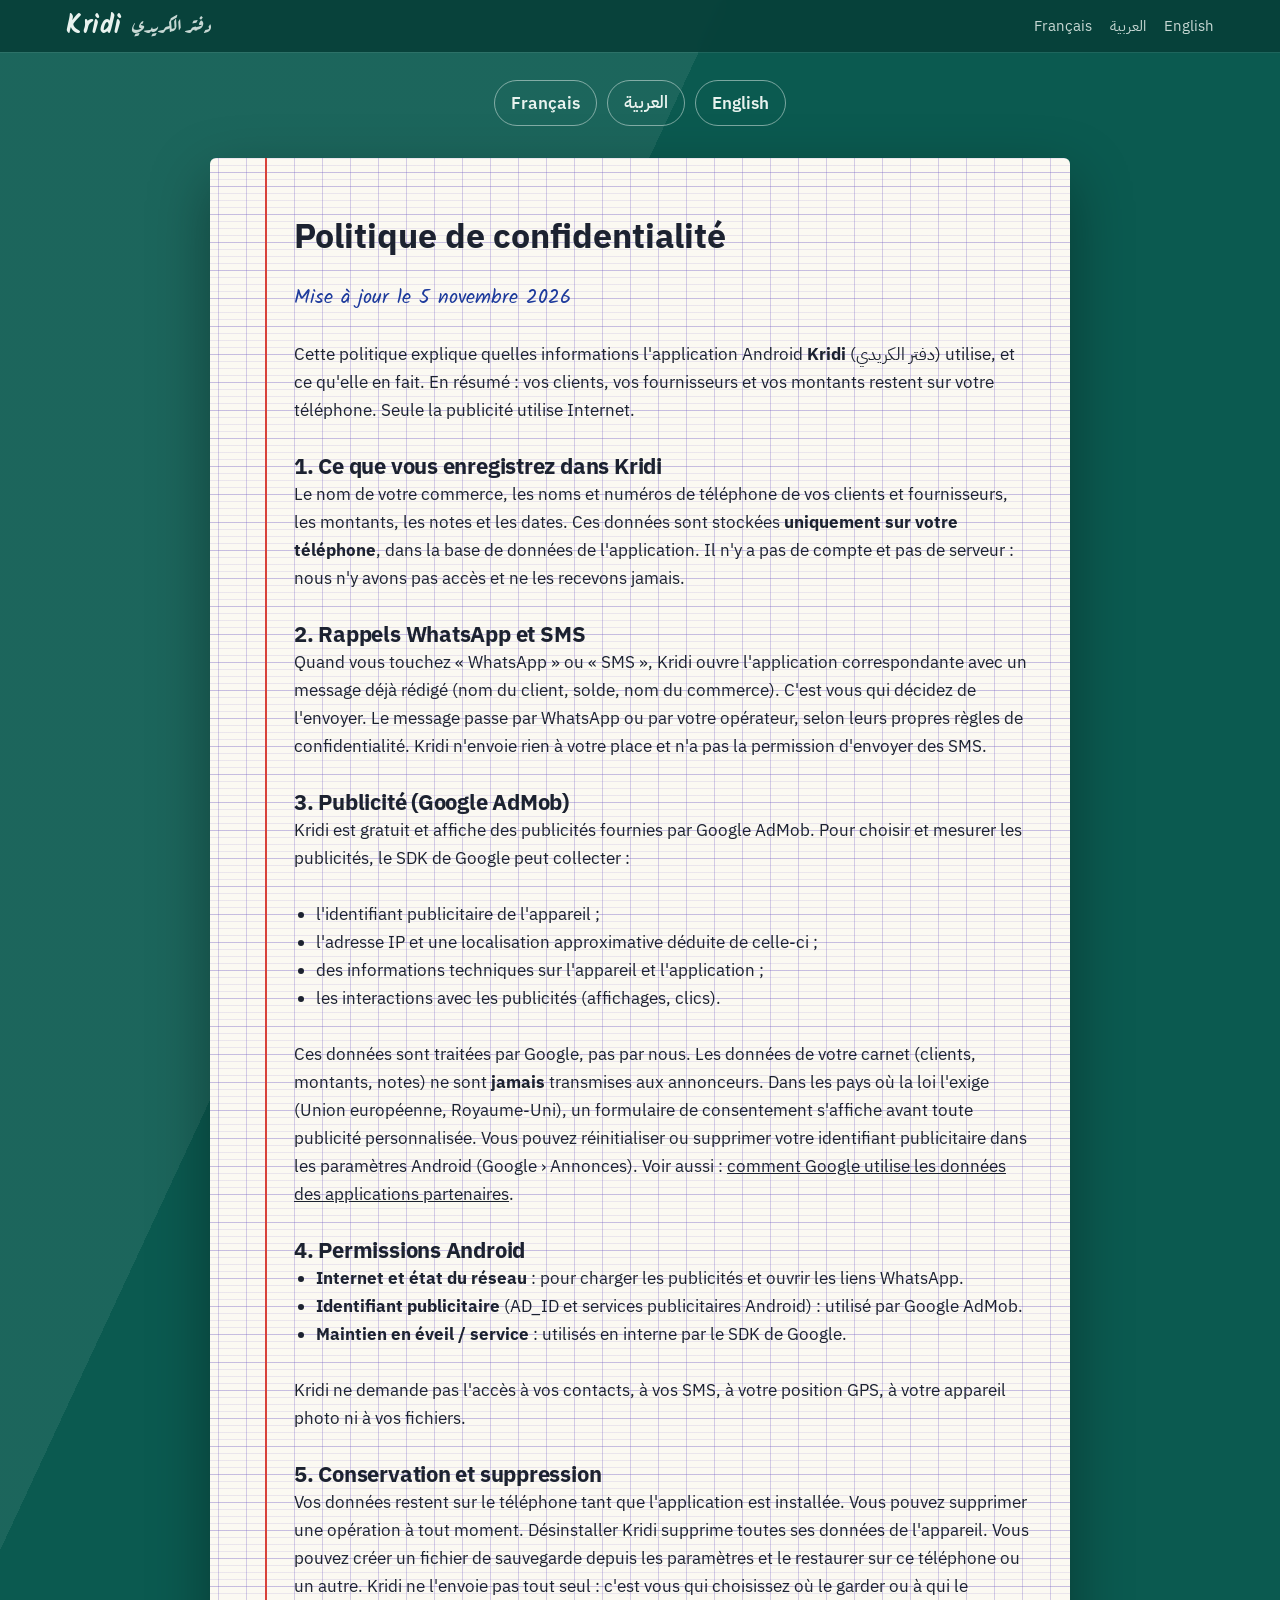
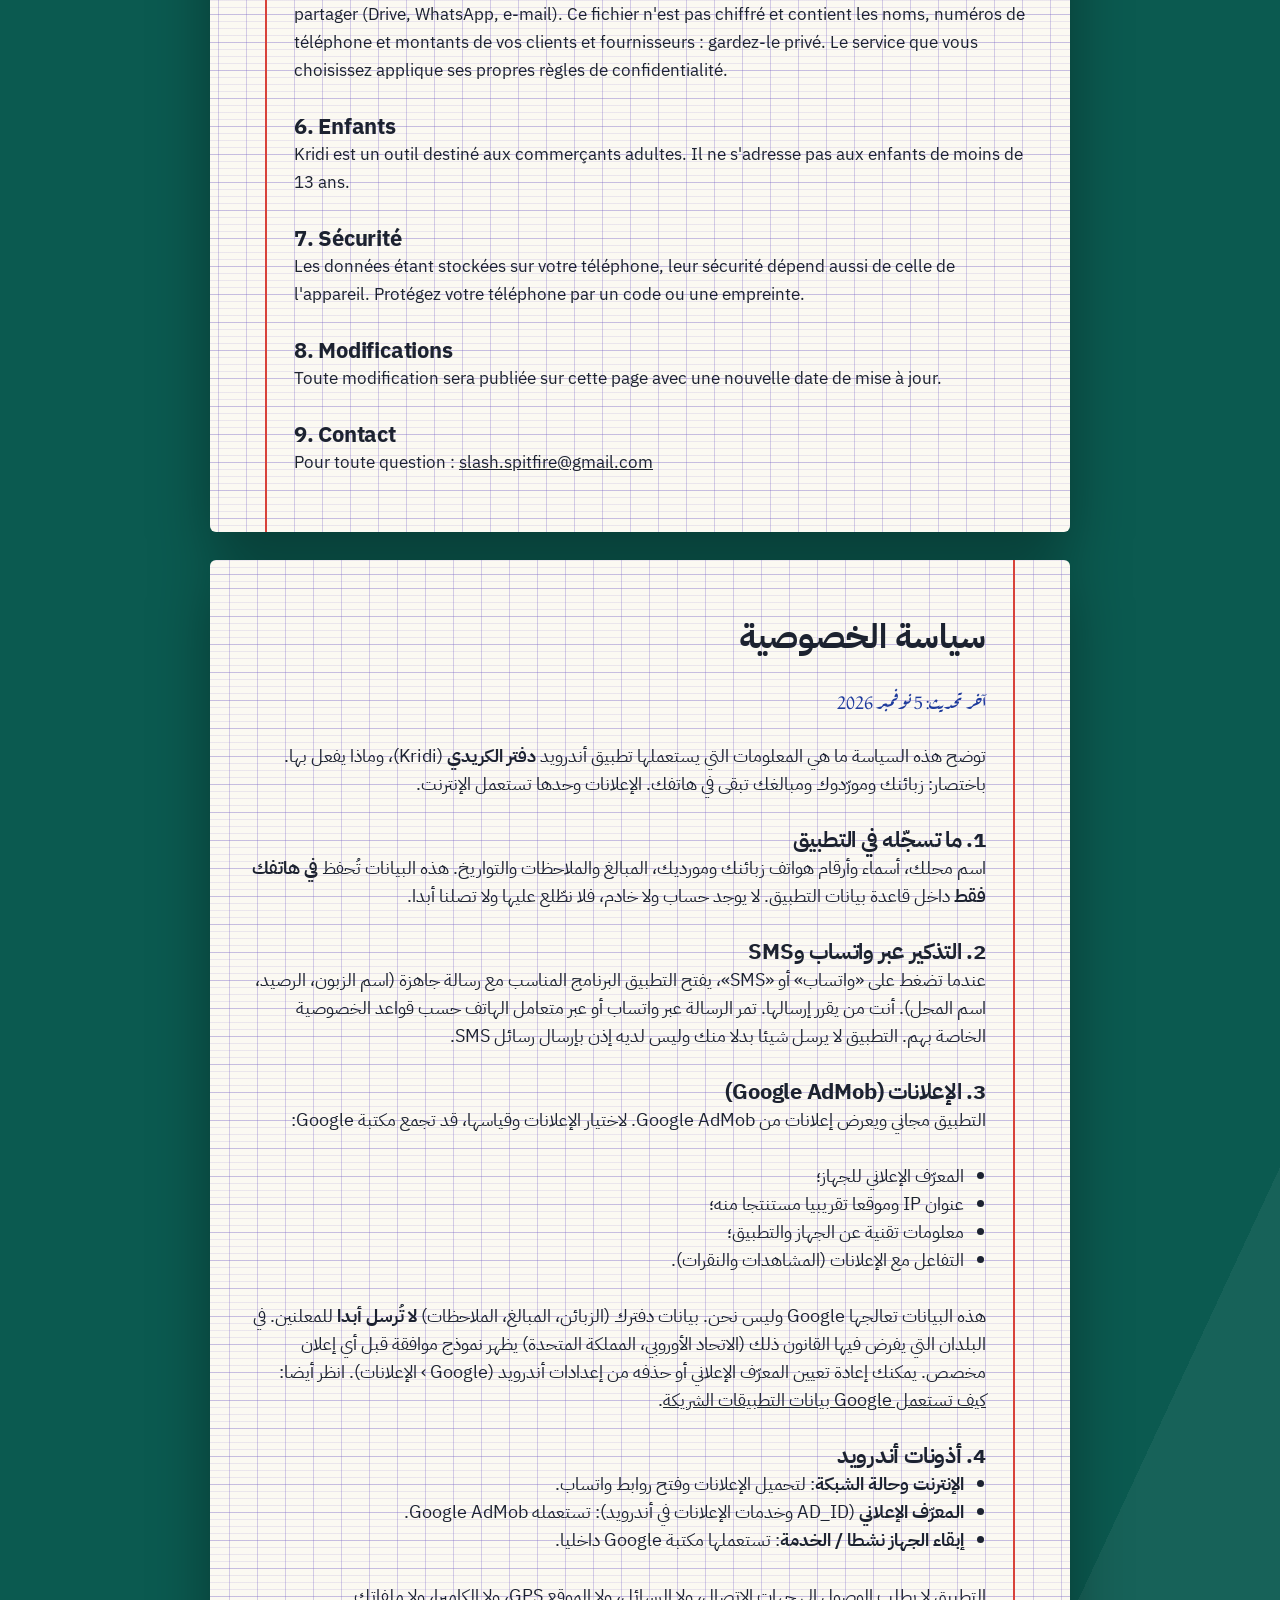
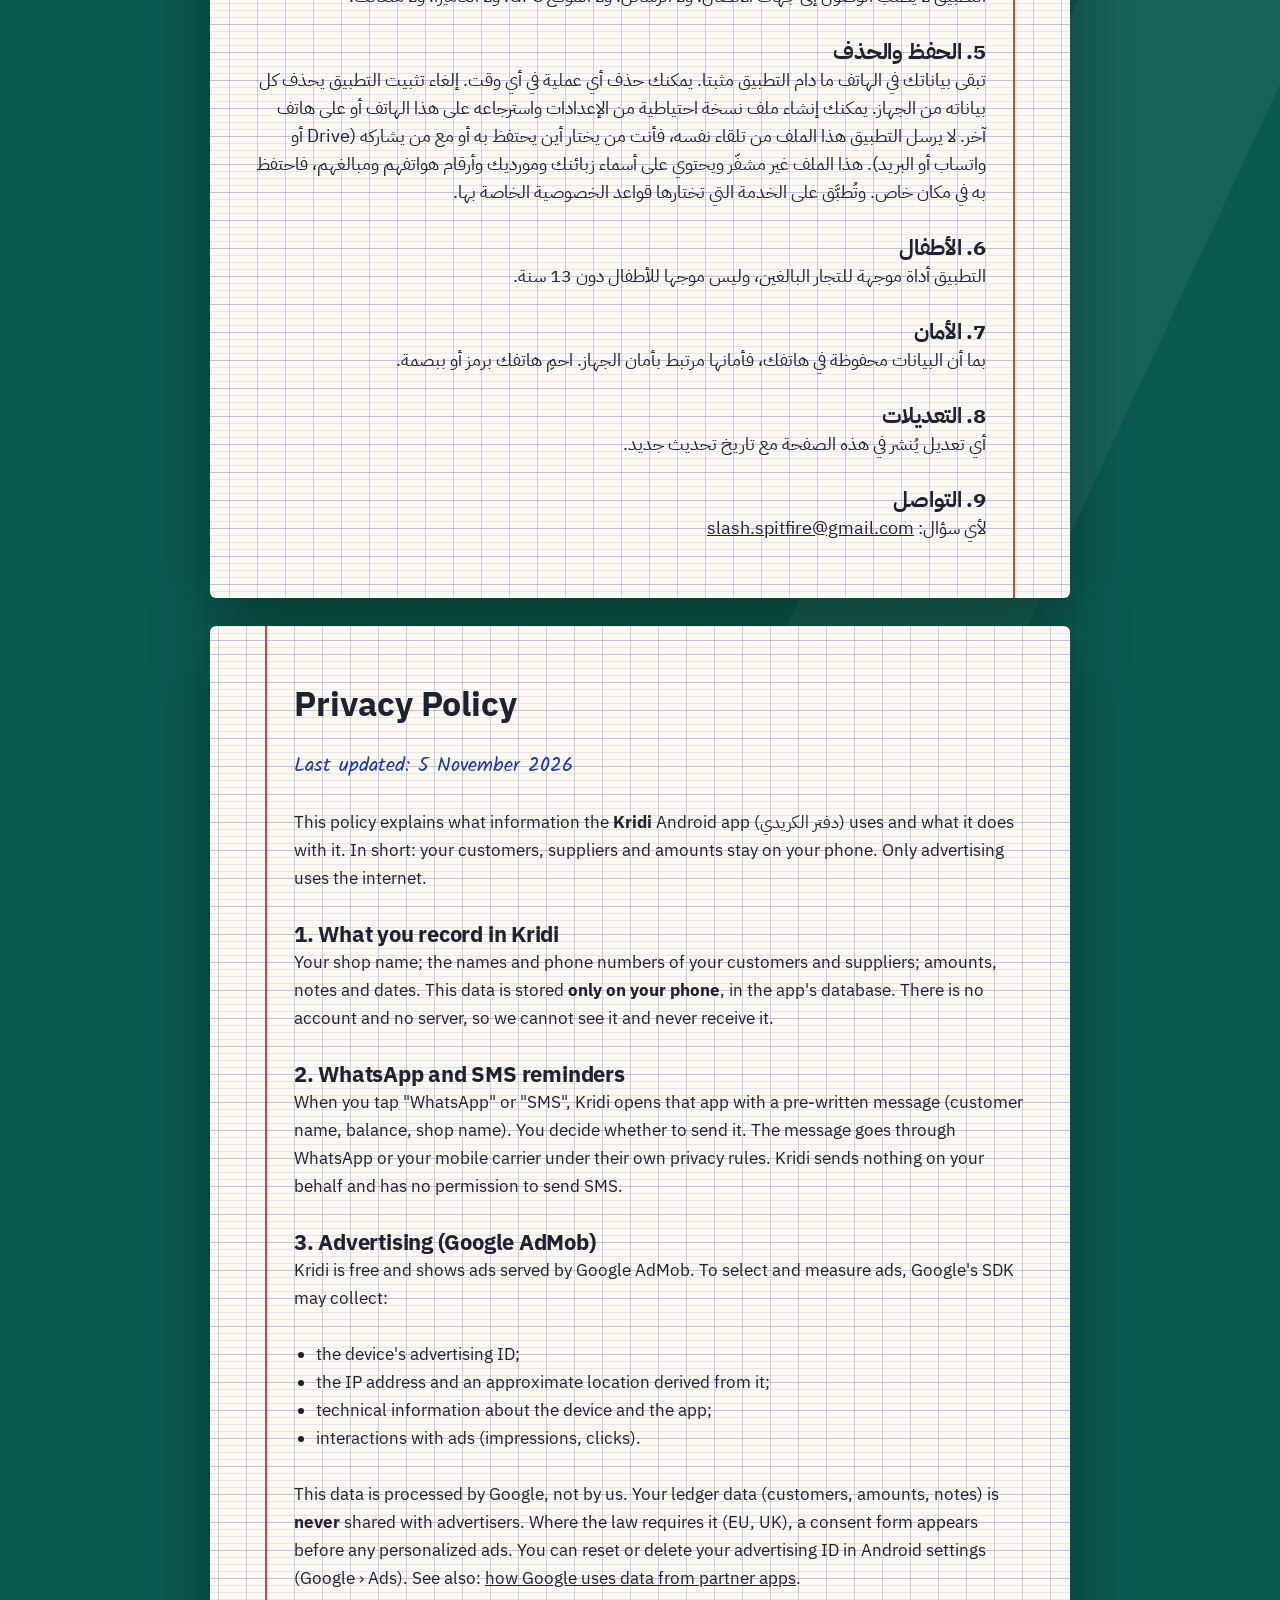
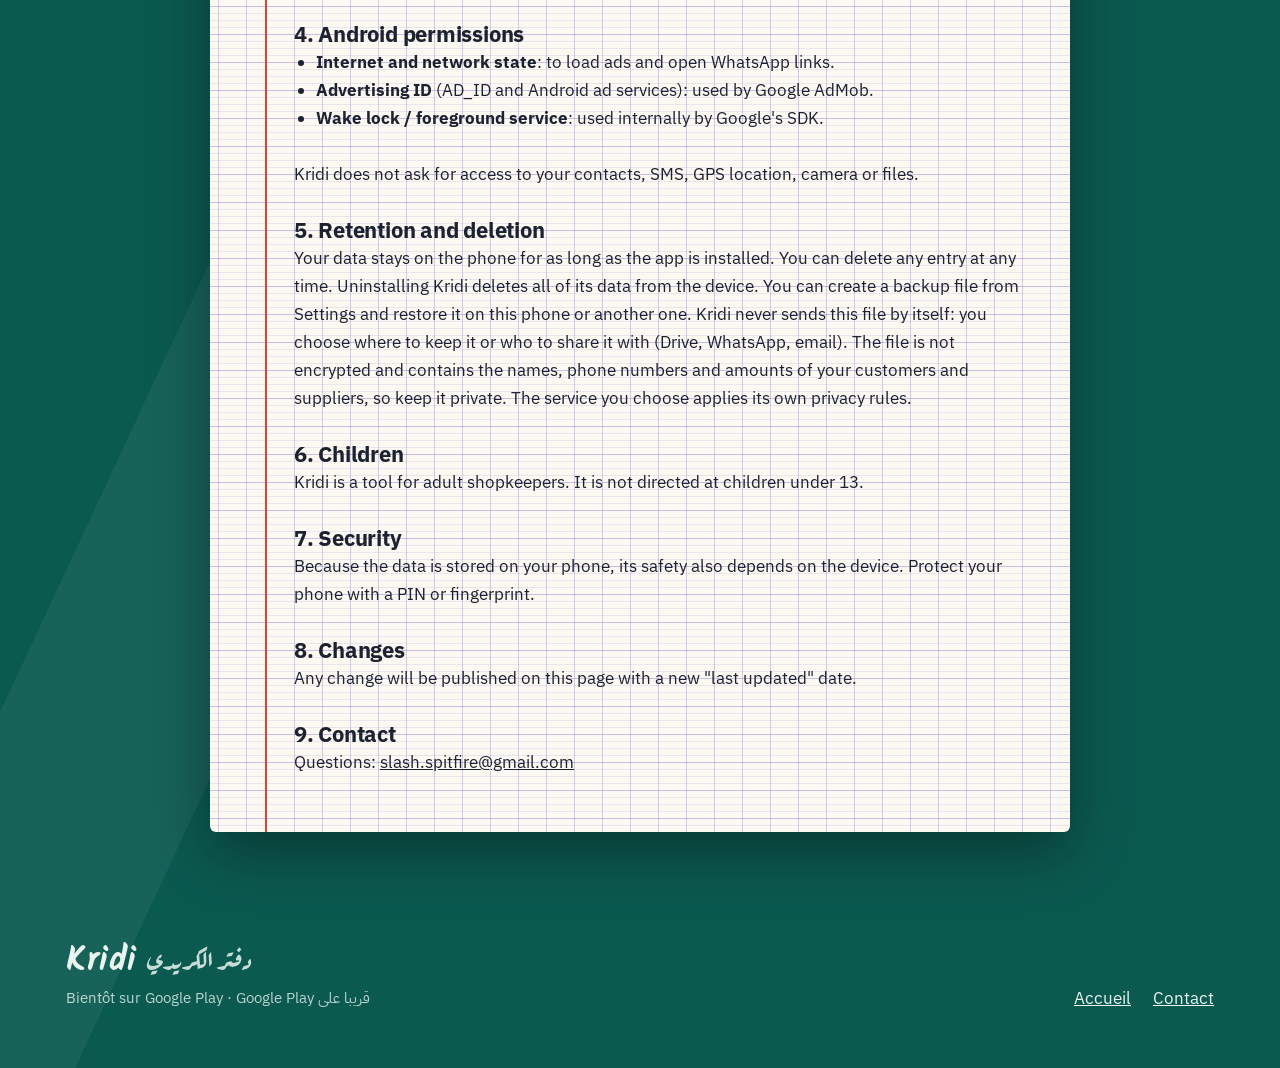
==== commit f9c168ff: "Update privacy policy for backup and restore Co-Authored-By: Claude Opus 5.5 <noreply@anthropic.com>" ====
--- a/privacy/index.html
+++ b/privacy/index.html
@@ -1,195 +1,195 @@
-<!doctype html>
-<html lang="fr">
-<head>
-<meta charset="utf-8">
-<meta name="viewport" content="width=device-width, initial-scale=1">
-<title>Politique de confidentialité — Kridi · سياسة الخصوصية</title>
-<meta name="description" content="Politique de confidentialité de l'application Kridi (دفتر الكريدي) : vos données restent sur votre téléphone, pas de compte, publicité Google AdMob. En français, arabe et anglais.">
-<link rel="canonical" href="https://ironsnitra.github.io/kridi/privacy/">
-<meta name="theme-color" content="#0b5a50">
-<meta property="og:type" content="article">
-<meta property="og:site_name" content="Kridi">
-<meta property="og:title" content="Politique de confidentialité — Kridi">
-<meta property="og:description" content="Vos données restent sur votre téléphone. Pas de compte, pas de serveur.">
-<meta property="og:url" content="https://ironsnitra.github.io/kridi/privacy/">
-<meta property="og:image" content="https://ironsnitra.github.io/kridi/assets/og.png">
-<meta name="twitter:card" content="summary_large_image">
-<link rel="icon" href="../assets/favicon.svg" type="image/svg+xml">
-<link rel="apple-touch-icon" href="../assets/apple-touch-icon.png">
-<link rel="preconnect" href="https://fonts.googleapis.com">
-<link rel="preconnect" href="https://fonts.gstatic.com" crossorigin>
-<link rel="stylesheet" href="https://fonts.googleapis.com/css2?family=Aref+Ruqaa:wght@400;700&family=IBM+Plex+Sans+Arabic:wght@400;600;700&family=IBM+Plex+Sans:wght@400;600;700&family=Kalam:wght@400;700&display=swap">
-<link rel="stylesheet" href="../assets/style.css">
-</head>
-<body>
-
-<header class="topbar">
-  <a class="brand" href="../" aria-label="Kridi, accueil"><b>Kridi</b><span lang="ar">دفتر الكريدي</span></a>
-  <nav aria-label="Sections">
-    <a href="#fr">Français</a>
-    <a href="#ar" lang="ar">العربية</a>
-    <a href="#en" lang="en">English</a>
-  </nav>
-</header>
-
-<div class="doc-langs">
-  <a href="#fr">Français</a>
-  <a href="#ar" lang="ar">العربية</a>
-  <a href="#en" lang="en">English</a>
-</div>
-
-<main class="doc">
-
-<article class="page" id="fr" lang="fr">
-  <h1>Politique de confidentialité</h1>
-  <p class="updated">Mise à jour le 31 octobre 2026</p>
-
-  <p>Cette politique explique quelles informations l'application Android <strong>Kridi</strong> (دفتر الكريدي) utilise, et ce qu'elle en fait. En résumé&nbsp;: vos clients, vos fournisseurs et vos montants restent sur votre téléphone. Seule la publicité utilise Internet.</p>
-
-  <h2>1. Ce que vous enregistrez dans Kridi</h2>
-  <p>Le nom de votre commerce, les noms et numéros de téléphone de vos clients et fournisseurs, les montants, les notes et les dates. Ces données sont stockées <strong>uniquement sur votre téléphone</strong>, dans la base de données de l'application. Il n'y a pas de compte et pas de serveur&nbsp;: nous n'y avons pas accès et ne les recevons jamais.</p>
-
-  <h2>2. Rappels WhatsApp et SMS</h2>
-  <p>Quand vous touchez «&nbsp;WhatsApp&nbsp;» ou «&nbsp;SMS&nbsp;», Kridi ouvre l'application correspondante avec un message déjà rédigé (nom du client, solde, nom du commerce). C'est vous qui décidez de l'envoyer. Le message passe par WhatsApp ou par votre opérateur, selon leurs propres règles de confidentialité. Kridi n'envoie rien à votre place et n'a pas la permission d'envoyer des SMS.</p>
-
-  <h2>3. Publicité (Google AdMob)</h2>
-  <p>Kridi est gratuit et affiche des publicités fournies par Google AdMob. Pour choisir et mesurer les publicités, le SDK de Google peut collecter&nbsp;:</p>
-  <ul>
-    <li>l'identifiant publicitaire de l'appareil&nbsp;;</li>
-    <li>l'adresse IP et une localisation approximative déduite de celle-ci&nbsp;;</li>
-    <li>des informations techniques sur l'appareil et l'application&nbsp;;</li>
-    <li>les interactions avec les publicités (affichages, clics).</li>
-  </ul>
-  <p>Ces données sont traitées par Google, pas par nous. Les données de votre carnet (clients, montants, notes) ne sont <strong>jamais</strong> transmises aux annonceurs. Dans les pays où la loi l'exige (Union européenne, Royaume-Uni), un formulaire de consentement s'affiche avant toute publicité personnalisée. Vous pouvez réinitialiser ou supprimer votre identifiant publicitaire dans les paramètres Android (Google › Annonces). Voir aussi&nbsp;: <a href="https://policies.google.com/technologies/partner-sites" rel="noopener">comment Google utilise les données des applications partenaires</a>.</p>
-
-  <h2>4. Permissions Android</h2>
-  <ul>
-    <li><strong>Internet et état du réseau</strong>&nbsp;: pour charger les publicités et ouvrir les liens WhatsApp.</li>
-    <li><strong>Identifiant publicitaire</strong> (AD_ID et services publicitaires Android)&nbsp;: utilisé par Google AdMob.</li>
-    <li><strong>Maintien en éveil / service</strong>&nbsp;: utilisés en interne par le SDK de Google.</li>
-  </ul>
-  <p>Kridi ne demande pas l'accès à vos contacts, à vos SMS, à votre position GPS, à votre appareil photo ni à vos fichiers.</p>
-
-  <h2>5. Conservation et suppression</h2>
-  <p>Vos données restent sur le téléphone tant que l'application est installée. Vous pouvez supprimer une opération à tout moment. Désinstaller Kridi supprime toutes ses données de l'appareil. Kridi ne propose pas encore de sauvegarde&nbsp;: si une fonction de sauvegarde est ajoutée, cette politique sera mise à jour avant sa sortie.</p>
-
-  <h2>6. Enfants</h2>
-  <p>Kridi est un outil destiné aux commerçants adultes. Il ne s'adresse pas aux enfants de moins de 13 ans.</p>
-
-  <h2>7. Sécurité</h2>
-  <p>Les données étant stockées sur votre téléphone, leur sécurité dépend aussi de celle de l'appareil. Protégez votre téléphone par un code ou une empreinte.</p>
-
-  <h2>8. Modifications</h2>
-  <p>Toute modification sera publiée sur cette page avec une nouvelle date de mise à jour.</p>
-
-  <h2>9. Contact</h2>
-  <p>Pour toute question&nbsp;: <a href="mailto:slash.spitfire@gmail.com">slash.spitfire@gmail.com</a></p>
-</article>
-
-<article class="page" id="ar" lang="ar" dir="rtl">
-  <h1>سياسة الخصوصية</h1>
-  <p class="updated">آخر تحديث: 31 أكتوبر 2026</p>
-
-  <p>توضح هذه السياسة ما هي المعلومات التي يستعملها تطبيق أندرويد <strong>دفتر الكريدي</strong> (Kridi)، وماذا يفعل بها. باختصار: زبائنك ومورّدوك ومبالغك تبقى في هاتفك. الإعلانات وحدها تستعمل الإنترنت.</p>
-
-  <h2>1. ما تسجّله في التطبيق</h2>
-  <p>اسم محلك، أسماء وأرقام هواتف زبائنك ومورديك، المبالغ والملاحظات والتواريخ. هذه البيانات تُحفظ <strong>في هاتفك فقط</strong> داخل قاعدة بيانات التطبيق. لا يوجد حساب ولا خادم، فلا نطّلع عليها ولا تصلنا أبدا.</p>
-
-  <h2>2. التذكير عبر واتساب وSMS</h2>
-  <p>عندما تضغط على «واتساب» أو «SMS»، يفتح التطبيق البرنامج المناسب مع رسالة جاهزة (اسم الزبون، الرصيد، اسم المحل). أنت من يقرر إرسالها. تمر الرسالة عبر واتساب أو عبر متعامل الهاتف حسب قواعد الخصوصية الخاصة بهم. التطبيق لا يرسل شيئا بدلا منك وليس لديه إذن بإرسال رسائل SMS.</p>
-
-  <h2>3. الإعلانات (Google AdMob)</h2>
-  <p>التطبيق مجاني ويعرض إعلانات من Google AdMob. لاختيار الإعلانات وقياسها، قد تجمع مكتبة Google:</p>
-  <ul>
-    <li>المعرّف الإعلاني للجهاز؛</li>
-    <li>عنوان IP وموقعا تقريبيا مستنتجا منه؛</li>
-    <li>معلومات تقنية عن الجهاز والتطبيق؛</li>
-    <li>التفاعل مع الإعلانات (المشاهدات والنقرات).</li>
-  </ul>
-  <p>هذه البيانات تعالجها Google وليس نحن. بيانات دفترك (الزبائن، المبالغ، الملاحظات) <strong>لا تُرسل أبدا</strong> للمعلنين. في البلدان التي يفرض فيها القانون ذلك (الاتحاد الأوروبي، المملكة المتحدة) يظهر نموذج موافقة قبل أي إعلان مخصص. يمكنك إعادة تعيين المعرّف الإعلاني أو حذفه من إعدادات أندرويد (Google › الإعلانات). انظر أيضا: <a href="https://policies.google.com/technologies/partner-sites" rel="noopener">كيف تستعمل Google بيانات التطبيقات الشريكة</a>.</p>
-
-  <h2>4. أذونات أندرويد</h2>
-  <ul>
-    <li><strong>الإنترنت وحالة الشبكة</strong>: لتحميل الإعلانات وفتح روابط واتساب.</li>
-    <li><strong>المعرّف الإعلاني</strong> (AD_ID وخدمات الإعلانات في أندرويد): تستعمله Google AdMob.</li>
-    <li><strong>إبقاء الجهاز نشطا / الخدمة</strong>: تستعملها مكتبة Google داخليا.</li>
-  </ul>
-  <p>التطبيق لا يطلب الوصول إلى جهات الاتصال، ولا الرسائل، ولا الموقع GPS، ولا الكاميرا، ولا ملفاتك.</p>
-
-  <h2>5. الحفظ والحذف</h2>
-  <p>تبقى بياناتك في الهاتف ما دام التطبيق مثبتا. يمكنك حذف أي عملية في أي وقت. إلغاء تثبيت التطبيق يحذف كل بياناته من الجهاز. لا يوفر التطبيق نسخا احتياطيا حاليا، وإذا أُضيفت هذه الميزة فسنحدّث هذه السياسة قبل صدورها.</p>
-
-  <h2>6. الأطفال</h2>
-  <p>التطبيق أداة موجهة للتجار البالغين، وليس موجها للأطفال دون 13 سنة.</p>
-
-  <h2>7. الأمان</h2>
-  <p>بما أن البيانات محفوظة في هاتفك، فأمانها مرتبط بأمان الجهاز. احمِ هاتفك برمز أو ببصمة.</p>
-
-  <h2>8. التعديلات</h2>
-  <p>أي تعديل يُنشر في هذه الصفحة مع تاريخ تحديث جديد.</p>
-
-  <h2>9. التواصل</h2>
-  <p>لأي سؤال: <a href="mailto:slash.spitfire@gmail.com">slash.spitfire@gmail.com</a></p>
-</article>
-
-<article class="page" id="en" lang="en">
-  <h1>Privacy Policy</h1>
-  <p class="updated">Last updated: 31 October 2026</p>
-
-  <p>This policy explains what information the <strong>Kridi</strong> Android app (دفتر الكريدي) uses and what it does with it. In short: your customers, suppliers and amounts stay on your phone. Only advertising uses the internet.</p>
-
-  <h2>1. What you record in Kridi</h2>
-  <p>Your shop name; the names and phone numbers of your customers and suppliers; amounts, notes and dates. This data is stored <strong>only on your phone</strong>, in the app's database. There is no account and no server, so we cannot see it and never receive it.</p>
-
-  <h2>2. WhatsApp and SMS reminders</h2>
-  <p>When you tap "WhatsApp" or "SMS", Kridi opens that app with a pre-written message (customer name, balance, shop name). You decide whether to send it. The message goes through WhatsApp or your mobile carrier under their own privacy rules. Kridi sends nothing on your behalf and has no permission to send SMS.</p>
-
-  <h2>3. Advertising (Google AdMob)</h2>
-  <p>Kridi is free and shows ads served by Google AdMob. To select and measure ads, Google's SDK may collect:</p>
-  <ul>
-    <li>the device's advertising ID;</li>
-    <li>the IP address and an approximate location derived from it;</li>
-    <li>technical information about the device and the app;</li>
-    <li>interactions with ads (impressions, clicks).</li>
-  </ul>
-  <p>This data is processed by Google, not by us. Your ledger data (customers, amounts, notes) is <strong>never</strong> shared with advertisers. Where the law requires it (EU, UK), a consent form appears before any personalized ads. You can reset or delete your advertising ID in Android settings (Google › Ads). See also: <a href="https://policies.google.com/technologies/partner-sites" rel="noopener">how Google uses data from partner apps</a>.</p>
-
-  <h2>4. Android permissions</h2>
-  <ul>
-    <li><strong>Internet and network state</strong>: to load ads and open WhatsApp links.</li>
-    <li><strong>Advertising ID</strong> (AD_ID and Android ad services): used by Google AdMob.</li>
-    <li><strong>Wake lock / foreground service</strong>: used internally by Google's SDK.</li>
-  </ul>
-  <p>Kridi does not ask for access to your contacts, SMS, GPS location, camera or files.</p>
-
-  <h2>5. Retention and deletion</h2>
-  <p>Your data stays on the phone for as long as the app is installed. You can delete any entry at any time. Uninstalling Kridi deletes all of its data from the device. Kridi does not offer backups yet; if a backup feature is added, this policy will be updated before it ships.</p>
-
-  <h2>6. Children</h2>
-  <p>Kridi is a tool for adult shopkeepers. It is not directed at children under 13.</p>
-
-  <h2>7. Security</h2>
-  <p>Because the data is stored on your phone, its safety also depends on the device. Protect your phone with a PIN or fingerprint.</p>
-
-  <h2>8. Changes</h2>
-  <p>Any change will be published on this page with a new "last updated" date.</p>
-
-  <h2>9. Contact</h2>
-  <p>Questions: <a href="mailto:slash.spitfire@gmail.com">slash.spitfire@gmail.com</a></p>
-</article>
-
-</main>
-
-<footer class="backcover">
-  <div>
-    <a class="brand" href="../"><b>Kridi</b><span lang="ar">دفتر الكريدي</span></a>
-    <p>Bientôt sur Google Play · <span lang="ar" dir="rtl">قريبا على Google Play</span></p>
-  </div>
-  <nav aria-label="Liens">
-    <a href="../">Accueil</a>
-    <a href="mailto:slash.spitfire@gmail.com">Contact</a>
-  </nav>
-</footer>
-
-</body>
-</html>
+<!doctype html>
+<html lang="fr">
+<head>
+<meta charset="utf-8">
+<meta name="viewport" content="width=device-width, initial-scale=1">
+<title>Politique de confidentialité — Kridi · سياسة الخصوصية</title>
+<meta name="description" content="Politique de confidentialité de l'application Kridi (دفتر الكريدي) : vos données restent sur votre téléphone, pas de compte, publicité Google AdMob. En français, arabe et anglais.">
+<link rel="canonical" href="https://ironsnitra.github.io/kridi/privacy/">
+<meta name="theme-color" content="#0b5a50">
+<meta property="og:type" content="article">
+<meta property="og:site_name" content="Kridi">
+<meta property="og:title" content="Politique de confidentialité — Kridi">
+<meta property="og:description" content="Vos données restent sur votre téléphone. Pas de compte, pas de serveur.">
+<meta property="og:url" content="https://ironsnitra.github.io/kridi/privacy/">
+<meta property="og:image" content="https://ironsnitra.github.io/kridi/assets/og.png">
+<meta name="twitter:card" content="summary_large_image">
+<link rel="icon" href="../assets/favicon.svg" type="image/svg+xml">
+<link rel="apple-touch-icon" href="../assets/apple-touch-icon.png">
+<link rel="preconnect" href="https://fonts.googleapis.com">
+<link rel="preconnect" href="https://fonts.gstatic.com" crossorigin>
+<link rel="stylesheet" href="https://fonts.googleapis.com/css2?family=Aref+Ruqaa:wght@400;700&family=IBM+Plex+Sans+Arabic:wght@400;600;700&family=IBM+Plex+Sans:wght@400;600;700&family=Kalam:wght@400;700&display=swap">
+<link rel="stylesheet" href="../assets/style.css">
+</head>
+<body>
+
+<header class="topbar">
+  <a class="brand" href="../" aria-label="Kridi, accueil"><b>Kridi</b><span lang="ar">دفتر الكريدي</span></a>
+  <nav aria-label="Sections">
+    <a href="#fr">Français</a>
+    <a href="#ar" lang="ar">العربية</a>
+    <a href="#en" lang="en">English</a>
+  </nav>
+</header>
+
+<div class="doc-langs">
+  <a href="#fr">Français</a>
+  <a href="#ar" lang="ar">العربية</a>
+  <a href="#en" lang="en">English</a>
+</div>
+
+<main class="doc">
+
+<article class="page" id="fr" lang="fr">
+  <h1>Politique de confidentialité</h1>
+  <p class="updated">Mise à jour le 5 novembre 2026</p>
+
+  <p>Cette politique explique quelles informations l'application Android <strong>Kridi</strong> (دفتر الكريدي) utilise, et ce qu'elle en fait. En résumé&nbsp;: vos clients, vos fournisseurs et vos montants restent sur votre téléphone. Seule la publicité utilise Internet.</p>
+
+  <h2>1. Ce que vous enregistrez dans Kridi</h2>
+  <p>Le nom de votre commerce, les noms et numéros de téléphone de vos clients et fournisseurs, les montants, les notes et les dates. Ces données sont stockées <strong>uniquement sur votre téléphone</strong>, dans la base de données de l'application. Il n'y a pas de compte et pas de serveur&nbsp;: nous n'y avons pas accès et ne les recevons jamais.</p>
+
+  <h2>2. Rappels WhatsApp et SMS</h2>
+  <p>Quand vous touchez «&nbsp;WhatsApp&nbsp;» ou «&nbsp;SMS&nbsp;», Kridi ouvre l'application correspondante avec un message déjà rédigé (nom du client, solde, nom du commerce). C'est vous qui décidez de l'envoyer. Le message passe par WhatsApp ou par votre opérateur, selon leurs propres règles de confidentialité. Kridi n'envoie rien à votre place et n'a pas la permission d'envoyer des SMS.</p>
+
+  <h2>3. Publicité (Google AdMob)</h2>
+  <p>Kridi est gratuit et affiche des publicités fournies par Google AdMob. Pour choisir et mesurer les publicités, le SDK de Google peut collecter&nbsp;:</p>
+  <ul>
+    <li>l'identifiant publicitaire de l'appareil&nbsp;;</li>
+    <li>l'adresse IP et une localisation approximative déduite de celle-ci&nbsp;;</li>
+    <li>des informations techniques sur l'appareil et l'application&nbsp;;</li>
+    <li>les interactions avec les publicités (affichages, clics).</li>
+  </ul>
+  <p>Ces données sont traitées par Google, pas par nous. Les données de votre carnet (clients, montants, notes) ne sont <strong>jamais</strong> transmises aux annonceurs. Dans les pays où la loi l'exige (Union européenne, Royaume-Uni), un formulaire de consentement s'affiche avant toute publicité personnalisée. Vous pouvez réinitialiser ou supprimer votre identifiant publicitaire dans les paramètres Android (Google › Annonces). Voir aussi&nbsp;: <a href="https://policies.google.com/technologies/partner-sites" rel="noopener">comment Google utilise les données des applications partenaires</a>.</p>
+
+  <h2>4. Permissions Android</h2>
+  <ul>
+    <li><strong>Internet et état du réseau</strong>&nbsp;: pour charger les publicités et ouvrir les liens WhatsApp.</li>
+    <li><strong>Identifiant publicitaire</strong> (AD_ID et services publicitaires Android)&nbsp;: utilisé par Google AdMob.</li>
+    <li><strong>Maintien en éveil / service</strong>&nbsp;: utilisés en interne par le SDK de Google.</li>
+  </ul>
+  <p>Kridi ne demande pas l'accès à vos contacts, à vos SMS, à votre position GPS, à votre appareil photo ni à vos fichiers.</p>
+
+  <h2>5. Conservation et suppression</h2>
+  <p>Vos données restent sur le téléphone tant que l'application est installée. Vous pouvez supprimer une opération à tout moment. Désinstaller Kridi supprime toutes ses données de l'appareil. Vous pouvez créer un fichier de sauvegarde depuis les paramètres et le restaurer sur ce téléphone ou un autre. Kridi ne l'envoie pas tout seul&nbsp;: c'est vous qui choisissez où le garder ou à qui le partager (Drive, WhatsApp, e-mail). Ce fichier n'est pas chiffré et contient les noms, numéros de téléphone et montants de vos clients et fournisseurs&nbsp;: gardez-le privé. Le service que vous choisissez applique ses propres règles de confidentialité.</p>
+
+  <h2>6. Enfants</h2>
+  <p>Kridi est un outil destiné aux commerçants adultes. Il ne s'adresse pas aux enfants de moins de 13 ans.</p>
+
+  <h2>7. Sécurité</h2>
+  <p>Les données étant stockées sur votre téléphone, leur sécurité dépend aussi de celle de l'appareil. Protégez votre téléphone par un code ou une empreinte.</p>
+
+  <h2>8. Modifications</h2>
+  <p>Toute modification sera publiée sur cette page avec une nouvelle date de mise à jour.</p>
+
+  <h2>9. Contact</h2>
+  <p>Pour toute question&nbsp;: <a href="mailto:slash.spitfire@gmail.com">slash.spitfire@gmail.com</a></p>
+</article>
+
+<article class="page" id="ar" lang="ar" dir="rtl">
+  <h1>سياسة الخصوصية</h1>
+  <p class="updated">آخر تحديث: 5 نوفمبر 2026</p>
+
+  <p>توضح هذه السياسة ما هي المعلومات التي يستعملها تطبيق أندرويد <strong>دفتر الكريدي</strong> (Kridi)، وماذا يفعل بها. باختصار: زبائنك ومورّدوك ومبالغك تبقى في هاتفك. الإعلانات وحدها تستعمل الإنترنت.</p>
+
+  <h2>1. ما تسجّله في التطبيق</h2>
+  <p>اسم محلك، أسماء وأرقام هواتف زبائنك ومورديك، المبالغ والملاحظات والتواريخ. هذه البيانات تُحفظ <strong>في هاتفك فقط</strong> داخل قاعدة بيانات التطبيق. لا يوجد حساب ولا خادم، فلا نطّلع عليها ولا تصلنا أبدا.</p>
+
+  <h2>2. التذكير عبر واتساب وSMS</h2>
+  <p>عندما تضغط على «واتساب» أو «SMS»، يفتح التطبيق البرنامج المناسب مع رسالة جاهزة (اسم الزبون، الرصيد، اسم المحل). أنت من يقرر إرسالها. تمر الرسالة عبر واتساب أو عبر متعامل الهاتف حسب قواعد الخصوصية الخاصة بهم. التطبيق لا يرسل شيئا بدلا منك وليس لديه إذن بإرسال رسائل SMS.</p>
+
+  <h2>3. الإعلانات (Google AdMob)</h2>
+  <p>التطبيق مجاني ويعرض إعلانات من Google AdMob. لاختيار الإعلانات وقياسها، قد تجمع مكتبة Google:</p>
+  <ul>
+    <li>المعرّف الإعلاني للجهاز؛</li>
+    <li>عنوان IP وموقعا تقريبيا مستنتجا منه؛</li>
+    <li>معلومات تقنية عن الجهاز والتطبيق؛</li>
+    <li>التفاعل مع الإعلانات (المشاهدات والنقرات).</li>
+  </ul>
+  <p>هذه البيانات تعالجها Google وليس نحن. بيانات دفترك (الزبائن، المبالغ، الملاحظات) <strong>لا تُرسل أبدا</strong> للمعلنين. في البلدان التي يفرض فيها القانون ذلك (الاتحاد الأوروبي، المملكة المتحدة) يظهر نموذج موافقة قبل أي إعلان مخصص. يمكنك إعادة تعيين المعرّف الإعلاني أو حذفه من إعدادات أندرويد (Google › الإعلانات). انظر أيضا: <a href="https://policies.google.com/technologies/partner-sites" rel="noopener">كيف تستعمل Google بيانات التطبيقات الشريكة</a>.</p>
+
+  <h2>4. أذونات أندرويد</h2>
+  <ul>
+    <li><strong>الإنترنت وحالة الشبكة</strong>: لتحميل الإعلانات وفتح روابط واتساب.</li>
+    <li><strong>المعرّف الإعلاني</strong> (AD_ID وخدمات الإعلانات في أندرويد): تستعمله Google AdMob.</li>
+    <li><strong>إبقاء الجهاز نشطا / الخدمة</strong>: تستعملها مكتبة Google داخليا.</li>
+  </ul>
+  <p>التطبيق لا يطلب الوصول إلى جهات الاتصال، ولا الرسائل، ولا الموقع GPS، ولا الكاميرا، ولا ملفاتك.</p>
+
+  <h2>5. الحفظ والحذف</h2>
+  <p>تبقى بياناتك في الهاتف ما دام التطبيق مثبتا. يمكنك حذف أي عملية في أي وقت. إلغاء تثبيت التطبيق يحذف كل بياناته من الجهاز. يمكنك إنشاء ملف نسخة احتياطية من الإعدادات واسترجاعه على هذا الهاتف أو على هاتف آخر. لا يرسل التطبيق هذا الملف من تلقاء نفسه، فأنت من يختار أين يحتفظ به أو مع من يشاركه (Drive أو واتساب أو البريد). هذا الملف غير مشفّر ويحتوي على أسماء زبائنك ومورديك وأرقام هواتفهم ومبالغهم، فاحتفظ به في مكان خاص. وتُطبَّق على الخدمة التي تختارها قواعد الخصوصية الخاصة بها.</p>
+
+  <h2>6. الأطفال</h2>
+  <p>التطبيق أداة موجهة للتجار البالغين، وليس موجها للأطفال دون 13 سنة.</p>
+
+  <h2>7. الأمان</h2>
+  <p>بما أن البيانات محفوظة في هاتفك، فأمانها مرتبط بأمان الجهاز. احمِ هاتفك برمز أو ببصمة.</p>
+
+  <h2>8. التعديلات</h2>
+  <p>أي تعديل يُنشر في هذه الصفحة مع تاريخ تحديث جديد.</p>
+
+  <h2>9. التواصل</h2>
+  <p>لأي سؤال: <a href="mailto:slash.spitfire@gmail.com">slash.spitfire@gmail.com</a></p>
+</article>
+
+<article class="page" id="en" lang="en">
+  <h1>Privacy Policy</h1>
+  <p class="updated">Last updated: 5 November 2026</p>
+
+  <p>This policy explains what information the <strong>Kridi</strong> Android app (دفتر الكريدي) uses and what it does with it. In short: your customers, suppliers and amounts stay on your phone. Only advertising uses the internet.</p>
+
+  <h2>1. What you record in Kridi</h2>
+  <p>Your shop name; the names and phone numbers of your customers and suppliers; amounts, notes and dates. This data is stored <strong>only on your phone</strong>, in the app's database. There is no account and no server, so we cannot see it and never receive it.</p>
+
+  <h2>2. WhatsApp and SMS reminders</h2>
+  <p>When you tap "WhatsApp" or "SMS", Kridi opens that app with a pre-written message (customer name, balance, shop name). You decide whether to send it. The message goes through WhatsApp or your mobile carrier under their own privacy rules. Kridi sends nothing on your behalf and has no permission to send SMS.</p>
+
+  <h2>3. Advertising (Google AdMob)</h2>
+  <p>Kridi is free and shows ads served by Google AdMob. To select and measure ads, Google's SDK may collect:</p>
+  <ul>
+    <li>the device's advertising ID;</li>
+    <li>the IP address and an approximate location derived from it;</li>
+    <li>technical information about the device and the app;</li>
+    <li>interactions with ads (impressions, clicks).</li>
+  </ul>
+  <p>This data is processed by Google, not by us. Your ledger data (customers, amounts, notes) is <strong>never</strong> shared with advertisers. Where the law requires it (EU, UK), a consent form appears before any personalized ads. You can reset or delete your advertising ID in Android settings (Google › Ads). See also: <a href="https://policies.google.com/technologies/partner-sites" rel="noopener">how Google uses data from partner apps</a>.</p>
+
+  <h2>4. Android permissions</h2>
+  <ul>
+    <li><strong>Internet and network state</strong>: to load ads and open WhatsApp links.</li>
+    <li><strong>Advertising ID</strong> (AD_ID and Android ad services): used by Google AdMob.</li>
+    <li><strong>Wake lock / foreground service</strong>: used internally by Google's SDK.</li>
+  </ul>
+  <p>Kridi does not ask for access to your contacts, SMS, GPS location, camera or files.</p>
+
+  <h2>5. Retention and deletion</h2>
+  <p>Your data stays on the phone for as long as the app is installed. You can delete any entry at any time. Uninstalling Kridi deletes all of its data from the device. You can create a backup file from Settings and restore it on this phone or another one. Kridi never sends this file by itself: you choose where to keep it or who to share it with (Drive, WhatsApp, email). The file is not encrypted and contains the names, phone numbers and amounts of your customers and suppliers, so keep it private. The service you choose applies its own privacy rules.</p>
+
+  <h2>6. Children</h2>
+  <p>Kridi is a tool for adult shopkeepers. It is not directed at children under 13.</p>
+
+  <h2>7. Security</h2>
+  <p>Because the data is stored on your phone, its safety also depends on the device. Protect your phone with a PIN or fingerprint.</p>
+
+  <h2>8. Changes</h2>
+  <p>Any change will be published on this page with a new "last updated" date.</p>
+
+  <h2>9. Contact</h2>
+  <p>Questions: <a href="mailto:slash.spitfire@gmail.com">slash.spitfire@gmail.com</a></p>
+</article>
+
+</main>
+
+<footer class="backcover">
+  <div>
+    <a class="brand" href="../"><b>Kridi</b><span lang="ar">دفتر الكريدي</span></a>
+    <p>Bientôt sur Google Play · <span lang="ar" dir="rtl">قريبا على Google Play</span></p>
+  </div>
+  <nav aria-label="Liens">
+    <a href="../">Accueil</a>
+    <a href="mailto:slash.spitfire@gmail.com">Contact</a>
+  </nav>
+</footer>
+
+</body>
+</html>
